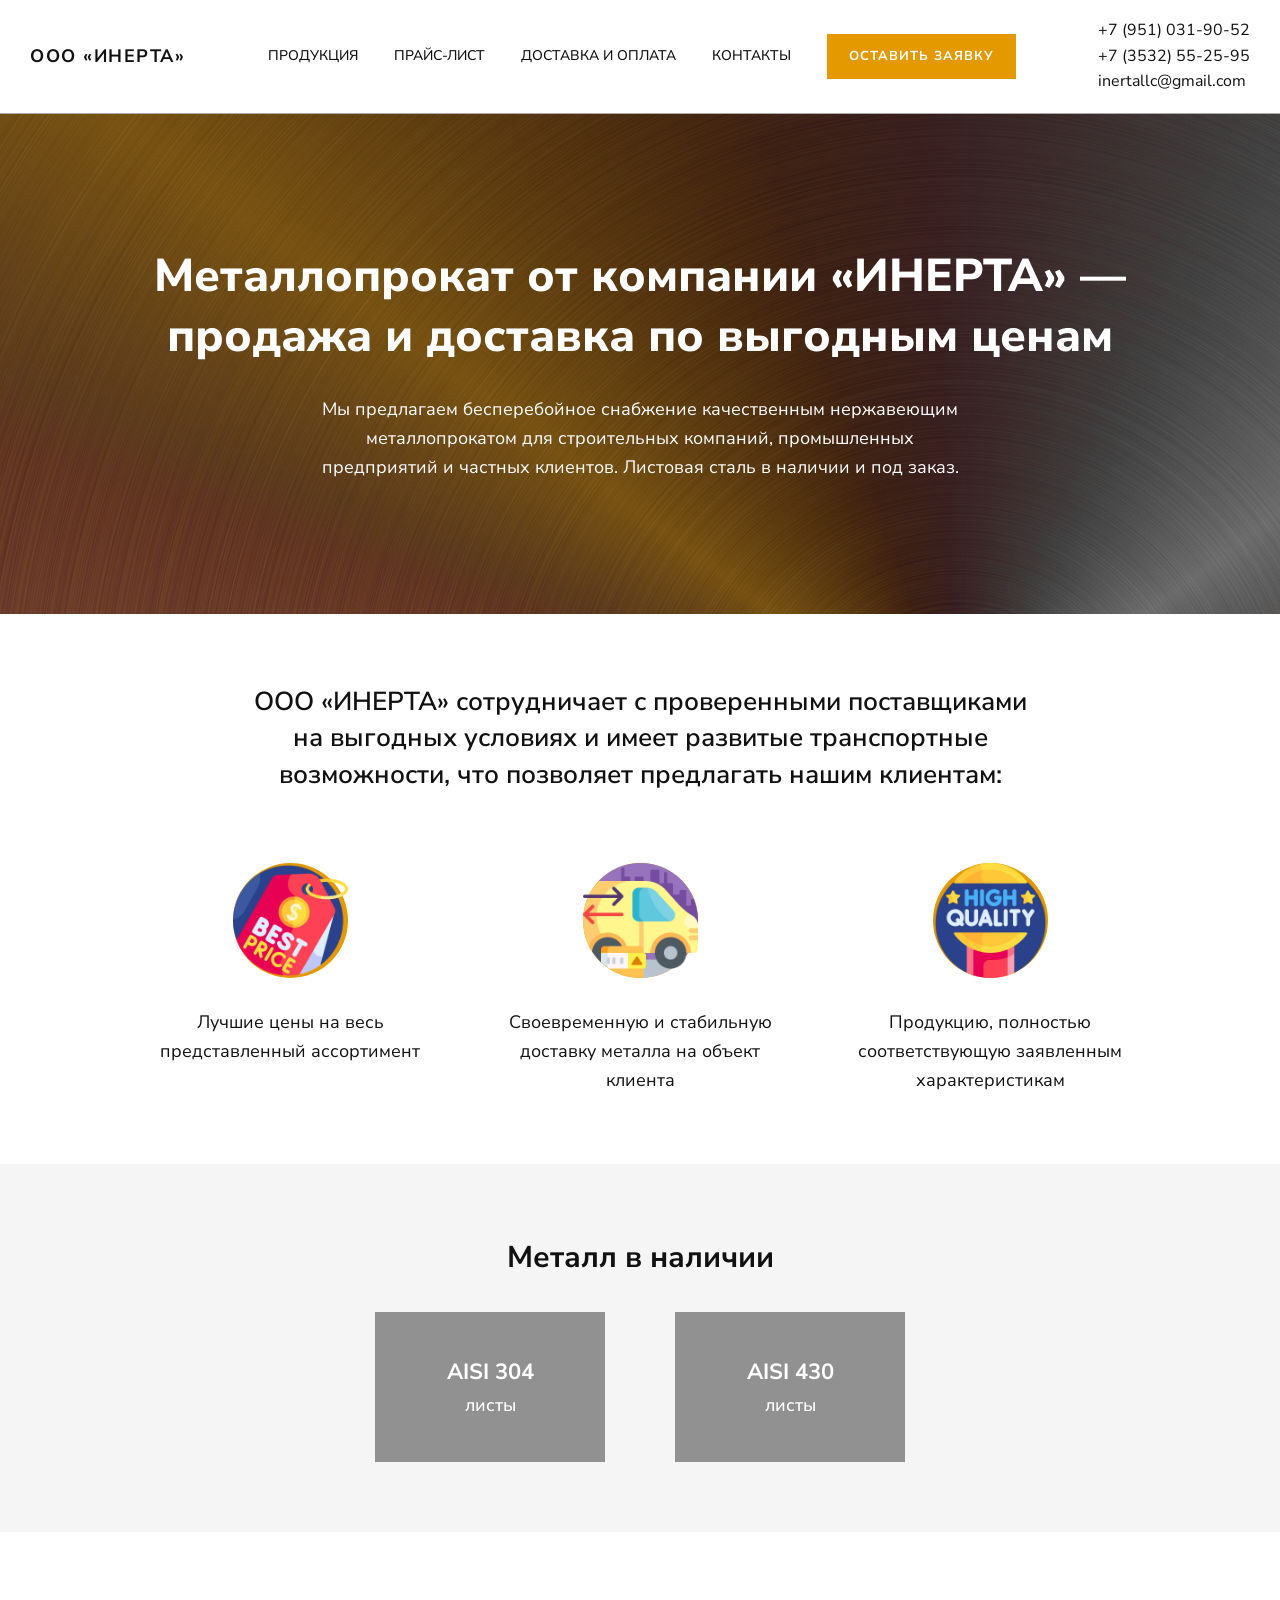
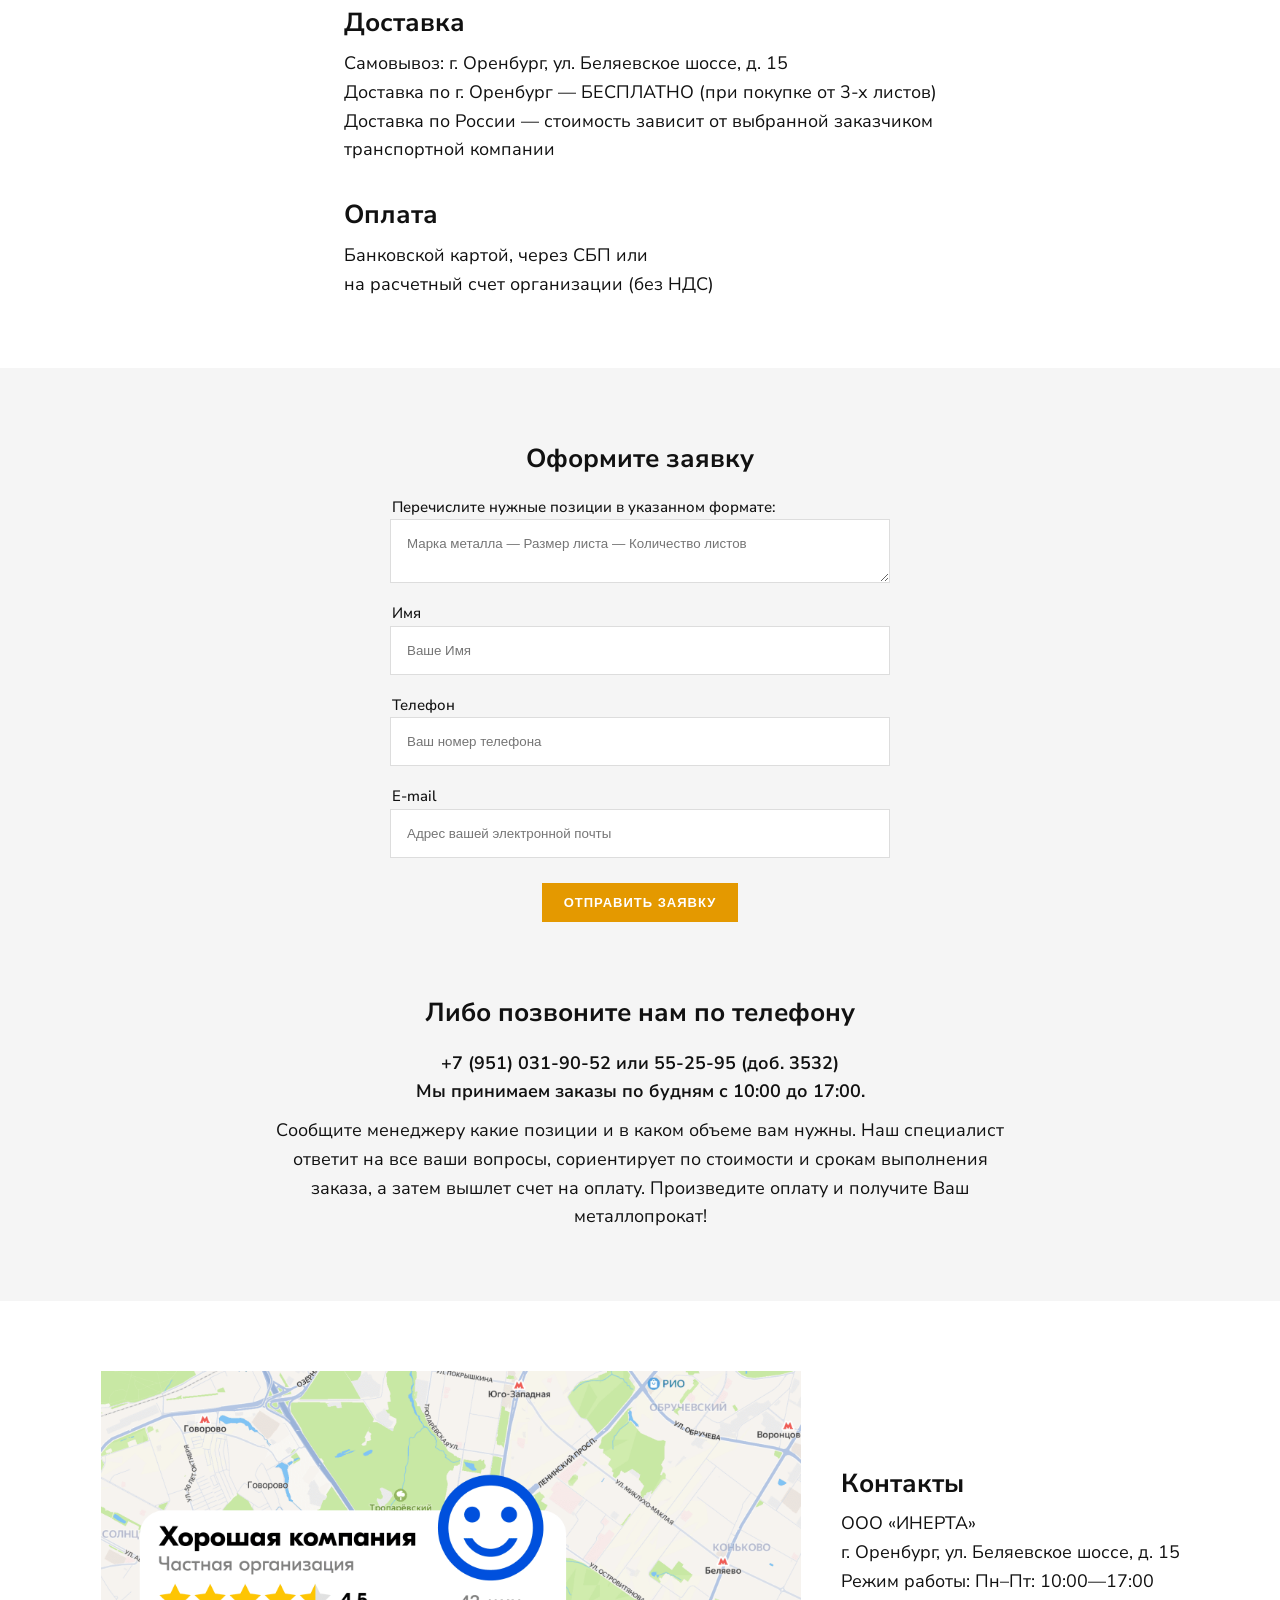
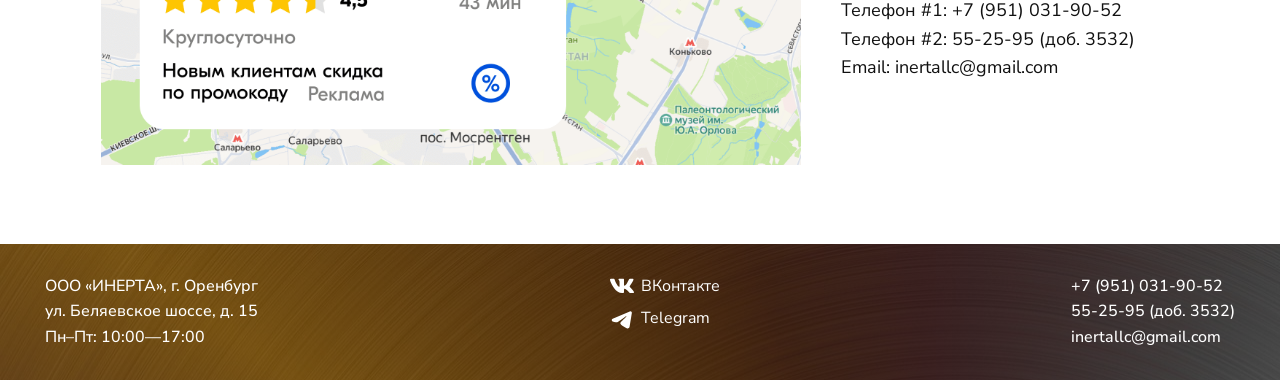
==== index.html @ 1f61d817 "change footer icons" ====
<!DOCTYPE html>
<html lang="ru">

<head>
  <meta charset="UTF-8">

  <meta name="viewport" content="width=device-width, initial-scale=1.0">

  <title>Купить листовой нержавеющий металлопрокат | Оренбург | ООО «Инерта»</title> <!-- до 70 символов -->
  <meta name="description"
    content="Продажа нержавеющей стали AISI 304 и AISI 430 в Оренбурге. Листы нержавейки в наличии по низким ценам! Принимаем заказы: +79510319052. Доставка, самовывоз!">
  <!-- от 70 до 155 символов -->
  <meta name="keywords"
    content="AISI, 304, 430, металлопрокат, сталь, лист, нержавейка, нержавеющий, металл, Оренбург, купить, доставка, качественный, дешево.">
  <!-- до 20 слов -->

  <meta name="robots" content="index, follow">

  <meta name="author" content="ООО «ИНЕРТА»">

  <link rel="canonical" href="https://www.metall-56.ru/index.html">

  <link rel="icon" href="./images/favicon.ico" type="image/x-icon">
  <link rel="icon" type="image/png" sizes="192x192" href="./images/android-chrome-192x192.png">
  <link rel="apple-touch-icon" sizes="180x180" href="./images/apple-touch-icon.png">
  <link rel="icon" type="image/png" sizes="16x16" href="./images/favicon-16x16.png">
  <link rel="icon" type="image/png" sizes="32x32" href="./images/favicon-32x32.png">
  <link rel="manifest" href="site.webmanifest">

  <link rel="stylesheet" href="style.css">
  <link rel="preconnect" href="https://fonts.googleapis.com">
  <link rel="preconnect" href="https://fonts.gstatic.com" crossorigin>
  <link
    href="https://fonts.googleapis.com/css2?family=Nunito+Sans:ital,opsz,wght@0,6..12,200..1000;1,6..12,200..1000&display=swap"
    rel="stylesheet">
</head>

<body>

  <header>
    <div class="header-container">
      <div class="logo">ООО «ИНЕРТА»</div>

      <nav>
        <a href="#products">Продукция</a>
        <a href="price.html">Прайс-лист</a>
        <a href="#delivery">Доставка и Оплата</a>
        <a href="#contacts">Контакты</a>
        <a href="#form" class="btn">Оставить заявку</a>
      </nav>

      <div class="contact-info">
        +7 (951) 031-90-52<br>
        +7 (3532) 55-25-95<br>
        inertallc@gmail.com
      </div>
      <div class="burger">
        <span></span>
        <span></span>
        <span></span>
      </div>
    </div>
  </header>

  <div class="mobile-menu">
    <a href="#products">Продукция</a>
    <a href="#delivery">Оплата и доставка</a>
    <a href="prices.html">Цены</a>
    <a href="#contacts">Контакты</a>
    <a href="#form">Оставить заявку</a>
  </div>

  <section class="hero">
    <div class="container">
      <h1>Металлопрокат от компании «ИНЕРТА» — продажа и доставка по выгодным ценам</h1>
      <h3>
        Мы предлагаем бесперебойное снабжение качественным нержавеющим металлопрокатом для строительных компаний,
        промышленных предприятий и частных клиентов. Листовая сталь в наличии и под заказ.
      </h3>
    </div>
  </section>

  <section class="about-short fade-in">
    <div class="container">

      <h2 class="about-title">ООО «ИНЕРТА» сотрудничает с проверенными поставщиками на выгодных условиях и имеет
        развитые транспортные возможности, что позволяет предлагать нашим клиентам:
      </h2>

      <div class="about-grid">

        <div class="about-item">
          <div class="about-icon">
            <img src="./images/icon_price.png">
          </div>
          <h3>Лучшие цены на весь представленный ассортимент</p>
        </div>

        <div class="about-item">
          <div class="about-icon">
            <img src="./images/icon_delivery.png">
          </div>
          <h3>Своевременную и стабильную доставку металла на объект клиента</p>
        </div>

        <div class="about-item">
          <div class="about-icon">
            <img src="./images/icon_quality.png">
          </div>
          <h3>Продукцию, полностью соответствующую заявленным характеристикам</p>
        </div>

      </div>
    </div>
  </section>

  <section id="products" class="products fade-in">
    <div class="container">
      <h2>Металл в наличии</h2>

      <div class="product-grid">
        <a href="steel.html" class="product-item">
          <h3>AISI 304</h3>
          <p>листы</p>
        </a>

        <a href="steel.html" class="product-item">
          <h3>AISI 430</h3>
          <p>листы</p>
        </a>
      </div>
    </div>
  </section>

  <section id="delivery" class="delivery fade-in">
    <div class="container">
      <h2>Доставка</h2>
      <p>Самовывоз: г. Оренбург, ул. Беляевское шоссе, д. 15</p>
      <p>Доставка по г. Оренбург — БЕСПЛАТНО (при покупке от 3-х листов)</p>
      <p>Доставка по России — стоимость зависит от выбранной заказчиком<br>транспортной компании</p>

      <h2 style="margin-top:30px;">Оплата</h2>
      <p>Банковской картой, через СБП или<br>на расчетный счет организации (без НДС)</p>
    </div>
  </section>

  <section id="form" class="form-section fade-in">
    <div class="container">
      <h2>Оформите заявку</h2>

      <form>
        <p>
          Перечислите нужные позиции в указанном формате:
        </p>
        <textarea placeholder="Марка металла — Размер листа — Количество листов" style="max-width: 500px;"></textarea>
        <p>
          Имя
        </p>
        <input type="text" placeholder="Ваше Имя">
        <p>
          Телефон
        </p>
        <input type="text" placeholder="Ваш номер телефона">
        <p>
          E-mail
        </p>
        <input type="text" placeholder="Адрес вашей электронной почты">
        <button type="submit" class="btn form-button">ОТПРАВИТЬ ЗАЯВКУ</button>
      </form>

      <h2>Либо позвоните нам по телефону</h2>
      <h3 style="margin-bottom: 10px; font-weight: 650;">
        +7 (951) 031-90-52 или 55-25-95 (доб. 3532)<br>Мы принимаем заказы по будням с 10:00 до 17:00.
      </h3>
      <h3>
        Сообщите менеджеру какие позиции и в каком объеме вам нужны. Наш специалист ответит на все ваши вопросы,
        сориентирует по стоимости и срокам выполнения заказа, а затем вышлет счет на оплату. Произведите оплату и
        получите Ваш металлопрокат!
      </h3>

    </div>
  </section>

  <section id="contacts" class="contacts fade-in">
    <div class="contact-left">
      <img src="./images/map.png" alt="Склад ООО «ИНЕРТА» в г. Оренбург" loading="lazy">
    </div>

    <div class="contact-right">
      <h2>Контакты</h2>
      <p>ООО «ИНЕРТА»</p>
      <p>г. Оренбург, ул. Беляевское шоссе, д. 15</p>
      <p>Режим работы: Пн–Пт: 10:00—17:00</p>
      <p>Телефон #1: +7 (951) 031-90-52</p>
      <p>Телефон #2: 55-25-95 (доб. 3532)</p>
      <p>Email: inertallc@gmail.com</p>
    </div>
  </section>

  <footer>
    <div class="container footer-container">
      <div>
        <p>ООО «ИНЕРТА», г. Оренбург</p>
        <p>ул. Беляевское шоссе, д. 15</p>
        <p>Пн–Пт: 10:00—17:00</p>
      </div>
      <div class="social_networks_lincs">
        <div class="social_network-linc-item">
          <img src="./images/icon-vk.svg">
          <a href="https://vk.com/metall56ru">ВКонтакте</a>
        </div>
        <div class="social_network-linc-item">
          <img src="./images/icon-telegram.svg">
          <a href="#">Telegram</a>
        </div>
      </div>
      <div>
        <p>+7 (951) 031-90-52</p>
        <p>55-25-95 (доб. 3532)</p>
        <p>inertallc@gmail.com</p>
      </div>
    </div>
  </footer>

  <script type="application/ld+json">
    {
     "@context": "https://schema.org",
     "@type": "Organization",
     "name": "ООО «ИНЕРТА»",
     "url": "https://www.metall-56.ru",
     "logo": "https://www.metall-56.ru/images/logo.png",
     "contactPoint": {
       "@type": "ContactPoint",
       "telephone": "+7-951-031-90-52",
       "contactType": "customer service",
       "areaServed": "RU",
       "availableLanguage": "Russian"
     },
     "address": {
       "@type": "PostalAddress",
       "addressLocality": "Оренбург",
       "streetAddress": "ул. Беляевское шоссе, д. 15",
       "addressCountry": "RU"
     }
    }
    </script>

  <script>
    const burger = document.querySelector(".burger");
    const mobileMenu = document.querySelector(".mobile-menu");

    burger.addEventListener("click", () => {
      mobileMenu.classList.toggle("active");
      document.body.classList.toggle("menu-open");
    });

    const faders = document.querySelectorAll(".fade-in");

    const appearOptions = {
      threshold: 0.3
    };

    const appearOnScroll = new IntersectionObserver(function (entries, observer) {
      entries.forEach(entry => {
        if (!entry.isIntersecting) return;
        entry.target.classList.add("visible");
        observer.unobserve(entry.target);
      });
    }, appearOptions);

    faders.forEach(fader => {
      appearOnScroll.observe(fader);
    });
  </script>

</body>

</html>
---- style.css ----
/* ===== PREMIUM RESET ===== */

* {
    margin: 0;
    padding: 0;
    box-sizing: border-box;
}

html {
    scroll-behavior: smooth;
}

body {
    background: #fff;
    color: #111;
    font-family: 'Nunito Sans', sans-serif;
    font-style: normal;
    line-height: 1.6;
    letter-spacing: normal;
}

.container {
    max-width: 1250px;
    margin: auto;
    padding: 0 30px;
}

/* ===== HEADER ===== */

header {
    position: sticky;
    width: 100%;
    top: 0;
    background: rgba(255, 255, 255, 0.96);
    backdrop-filter: blur(8px);
    border-bottom: 0.5px solid #ABABAB;
    z-index: 1000;
}

.header-container {
    display: flex;
    justify-content: space-between;
    align-items: center;
    padding: 18px 30px;
}

.logo {
    font-weight: 700;
    font-size: 18px;
    letter-spacing: 1.5px;
    text-transform: uppercase;
}

/* ===== NAV ===== */

nav {
    display: flex;
    align-items: center;
}

nav a {
    margin: 0 18px;
    text-decoration: none;
    color: #111;
    font-weight: 500;
    font-size: 14px;
    text-transform: uppercase;
    position: relative;
}

nav a::after {
    content: "";
    position: absolute;
    bottom: -6px;
    left: 0;
    width: 0;
    height: 1px;
    background: #111;
    transition: 0.4s;
}

nav a:hover::after {
    width: 100%;
}

.btn {
    background: #E49900;
    color: #fff !important;
    padding: 12px 22px;
    font-size: 13px;
    font-weight: 700;
    letter-spacing: 1px;
    transition: 0.3s;
}

.nav .btn {
    margin-left: 25px;
}

.btn:hover {
    background: #E49900;
}

/* ===== BURGER ===== */

.burger {
    display: none;
    flex-direction: column;
    cursor: pointer;
}

.burger span {
    width: 26px;
    height: 2px;
    background: #111;
    margin: 5px 0;
    transition: 0.4s;
}

.mobile-menu {
    position: fixed;
    top: 0;
    right: -100%;
    width: 280px;
    height: 100%;
    background: #f5f5f5;
    box-shadow: -5px 0 25px rgba(0, 0, 0, 0.2);
    color: #D9D9D9;
    padding: 120px 30px;
    transition: 0.5s;
    display: flex;
    flex-direction: column;
    z-index: 500;
}

body.menu-open {
    overflow: hidden;
}

.mobile-menu a {
    color: #111;
    text-decoration: none;
    margin-bottom: 25px;
    font-size: 16px;
    font-weight: 600;
    text-transform: uppercase;
}

.mobile-menu.active {
    right: 0;
}

/* ===== SECTIONS ===== */

section {
    padding: 70px 0;
}

/* ===== HERO + PARALLAX ===== */

.hero {
    padding: 0;
    color: #fff;
    text-align: center;
    width: 100%;
    height: 500px;
    background-image: linear-gradient(rgba(0, 0, 0, 0.5), rgba(0, 0, 0, 0.5)), url('./images/base_background.jpg');
    /*background-size: cover;
    background-position: center;*/
    background-repeat: no-repeat;
    background-color: #111;
    display: block;
    align-content: center;
}

.hero h1 {
    max-width: 1150px;
    margin: 0 auto 30px;
    line-height: 1.3;
    font-size: 46px;
    font-weight: 800;
}

.hero h3 {
    max-width: 650px;
    margin: auto;
    font-size: 18px;
    font-weight: 400;
}

/* ===== ABOUT ===== */

.about-short {
    background: #fff;
    text-align: center;
}

.about-title {
    max-width: 800px;
    line-height: 1.4;
    font-size: 26px;
    font-weight: 600;
    margin: 0 auto 70px;
}

.about-grid {
    display: flex;
    justify-content: center;
    gap: 70px;
}

.about-item {
    flex: 1;
    max-width: 280px;
    margin: 0, auto;
    transition: 0.4s;
}

.about-icon {
    width: 115px;
    height: 115px;
    margin: 0 auto 30px;
    background: #E49900;
    border-radius: 50%;
    display: flex;
    align-items: center;
    justify-content: center;
    transition: 0.4s;
}

.about-item:hover .about-icon {
    background: #e49800db;
    box-shadow: 0 10px 30px rgba(0, 0, 0, 0.2);
}

.about-icon img {
    width: 115px;
    height: 115px;
    object-fit: contain;
}

.about-item h3 {
    color: #111;
    font-size: 18px;
    font-weight: 400;
}

/* ===== PRODUCTS ===== */

.products {
    background: #f5f5f5;
    text-align: center;
}

.products h2 {
    font-size: 30px;
    font-weight: 700;
}

.product-grid {
    display: flex;
    justify-content: center;
    gap: 70px;
    margin-top: 30px;
}

.product-grid h3 {
    font-size: 22px;
    font-weight: 700;
}

.product-grid p {
    font-size: 18px;
    font-weight: 500;
}

.product-item {
    background: #919191;
    color: #fff;
    width: 230px;
    height: 150px;
    display: flex;
    flex-direction: column;
    justify-content: center;
    text-decoration: none;
    transition: 0.5s;
}

.product-item:hover {
    transform: translateY(-12px);
    box-shadow: 0 15px 40px rgba(0, 0, 0, 0.25);
}

/* ===== DELIVERY ===== */

.delivery {
    display: flex;
    justify-content: center;

}

.delivery h2 {
    margin-bottom: 5px;
    font-size: 26px;
    font-weight: 700;
}

.delivery p {
    font-size: 18px;
    font-weight: 400;
}

/* ===== FORM ===== */

.form-section {
    background: #f5f5f5;
    display: flex;
    justify-content: center;
}

.form-section h2 {
    margin: 0 auto 15px;
    font-size: 26px;
    font-weight: 700;
    text-align: center;
}

.form-section h3 {
    font-size: 18px;
    font-weight: 400;
    margin: 0px auto;
    max-width: 750px;
    text-align: center;
}

.form-section p {
    font-size: 15px;
    font-weight: 500;
    margin-bottom: 0.5px;
    margin-left: 2px;
}

form {
    max-width: 500px;
    margin: auto;
    display: flex;
    flex-direction: column;
}

form textarea,
form input {
    padding: 16px;
    margin-bottom: 18px;
    border: 1px solid #ddd;
    font-family: 'Manrope', sans-serif;
}

.form-button {
    margin: 7px auto 70px;
    border: none;
    cursor: pointer;
}

form button:hover {
    background: #333;
}

/* ===== CONTACTS ===== */

.contacts {
    display: flex;
    justify-content: center;
    margin: 0 auto;
    gap: 40px;
}

.contacts img {
    width: 700px;
    height: auto;
}

.contacts h2 {
    margin-bottom: 5px;
    font-size: 26px;
    font-weight: 700;
}

.contacts p {
    font-size: 18px;
    font-weight: 400;
}

.contact-right {
    align-content: center;
}

/* ===== FOOTER ===== */

footer {
    color: #fff;
    padding: 30px 0;
    background-image: linear-gradient(rgba(0, 0, 0, 0.5), rgba(0, 0, 0, 0.5)), url('./images/base_background.jpg');
    /*background-size: cover;
    background-position: center;*/
    background-repeat: no-repeat;
    background-color: #111;
}

.footer-container {
    display: flex;
    justify-content: space-between;
    flex-wrap: wrap;
}

.footer-container p {
    font-size: 16px;
    font-weight: 500;
}

.social_networks_lincs {
    margin: 0;
    display: flex;
    flex-direction: column;
}

.social_network-linc-item {
    margin-bottom: 7px;
    display: flex;
    align-items: center;
}

.social_network-linc-item img {
    width: 24px;
    height: 24px;
    margin-right: 7px;
}

.social_networks_lincs a {
    text-decoration: none;
    color: #fff;
    transition: 0.3s;
}

.social_networks_lincs a:hover {
    color: #eddfb5;
}

/* ===== PRICE PAGE ===== */

.price-table {
    display: flex;
    justify-content: center;
    gap: 70px;
}

/* ===== ANIMATION ON SCROLL ===== */

.fade-in {
    opacity: 0;
    transform: translateY(50px);
    transition: 1s;
}

.fade-in.visible {
    opacity: 1;
    transform: translateY(0);
}

/* ===== MOBILE ===== */

@media (max-width: 1000px) {

    nav {
        display: none;
    }

    .contact-info {
        display: none;
    }

    .burger {
        display: flex;
    }

    .product-grid {
        flex-direction: column;
        align-items: center;
    }

    .hero h1 {
        font-size: 28px;
    }

    .about-grid {
        flex-direction: column;
        align-items: center;
        gap: 60px;
    }

    .contacts {
        flex-direction: column;
        align-items: center;
    }

    .contacts img {
        max-width: 350px;
        height: auto;
    }

    .footer-container {
        flex-direction: column;
        align-items: center;
        gap: 30px;
        text-align: center;
    }
}

/* ===== PREMIUM BUTTON MICRO-ANIMATION ===== */

.btn,
form button,
.back-btn {
    position: relative;
    overflow: hidden;
    transition:
        transform 0.25s ease,
        box-shadow 0.25s ease,
        background 0.3s ease;
}

/* мягкий подъём */
.btn:hover,
form button:hover,
.back-btn:hover {
    transform: translateY(-3px);
    box-shadow: 0 8px 25px rgba(0, 0, 0, 0.25);
}

/* эффект нажатия */
.btn:active,
form button:active,
.back-btn:active {
    transform: translateY(0);
    box-shadow: 0 4px 12px rgba(0, 0, 0, 0.2);
}

/* световой блик */
.btn::before,
form button::before,
.back-btn::before {
    content: "";
    position: absolute;
    top: 0;
    left: -100%;
    width: 60%;
    height: 100%;
    background: linear-gradient(120deg,
            transparent,
            rgba(255, 255, 255, 0.4),
            transparent);
    transform: skewX(-20deg);
    transition: 0.7s;
}

/* анимация блика */
.btn:hover::before,
form button:hover::before,
.back-btn:hover::before {
    left: 130%;
}
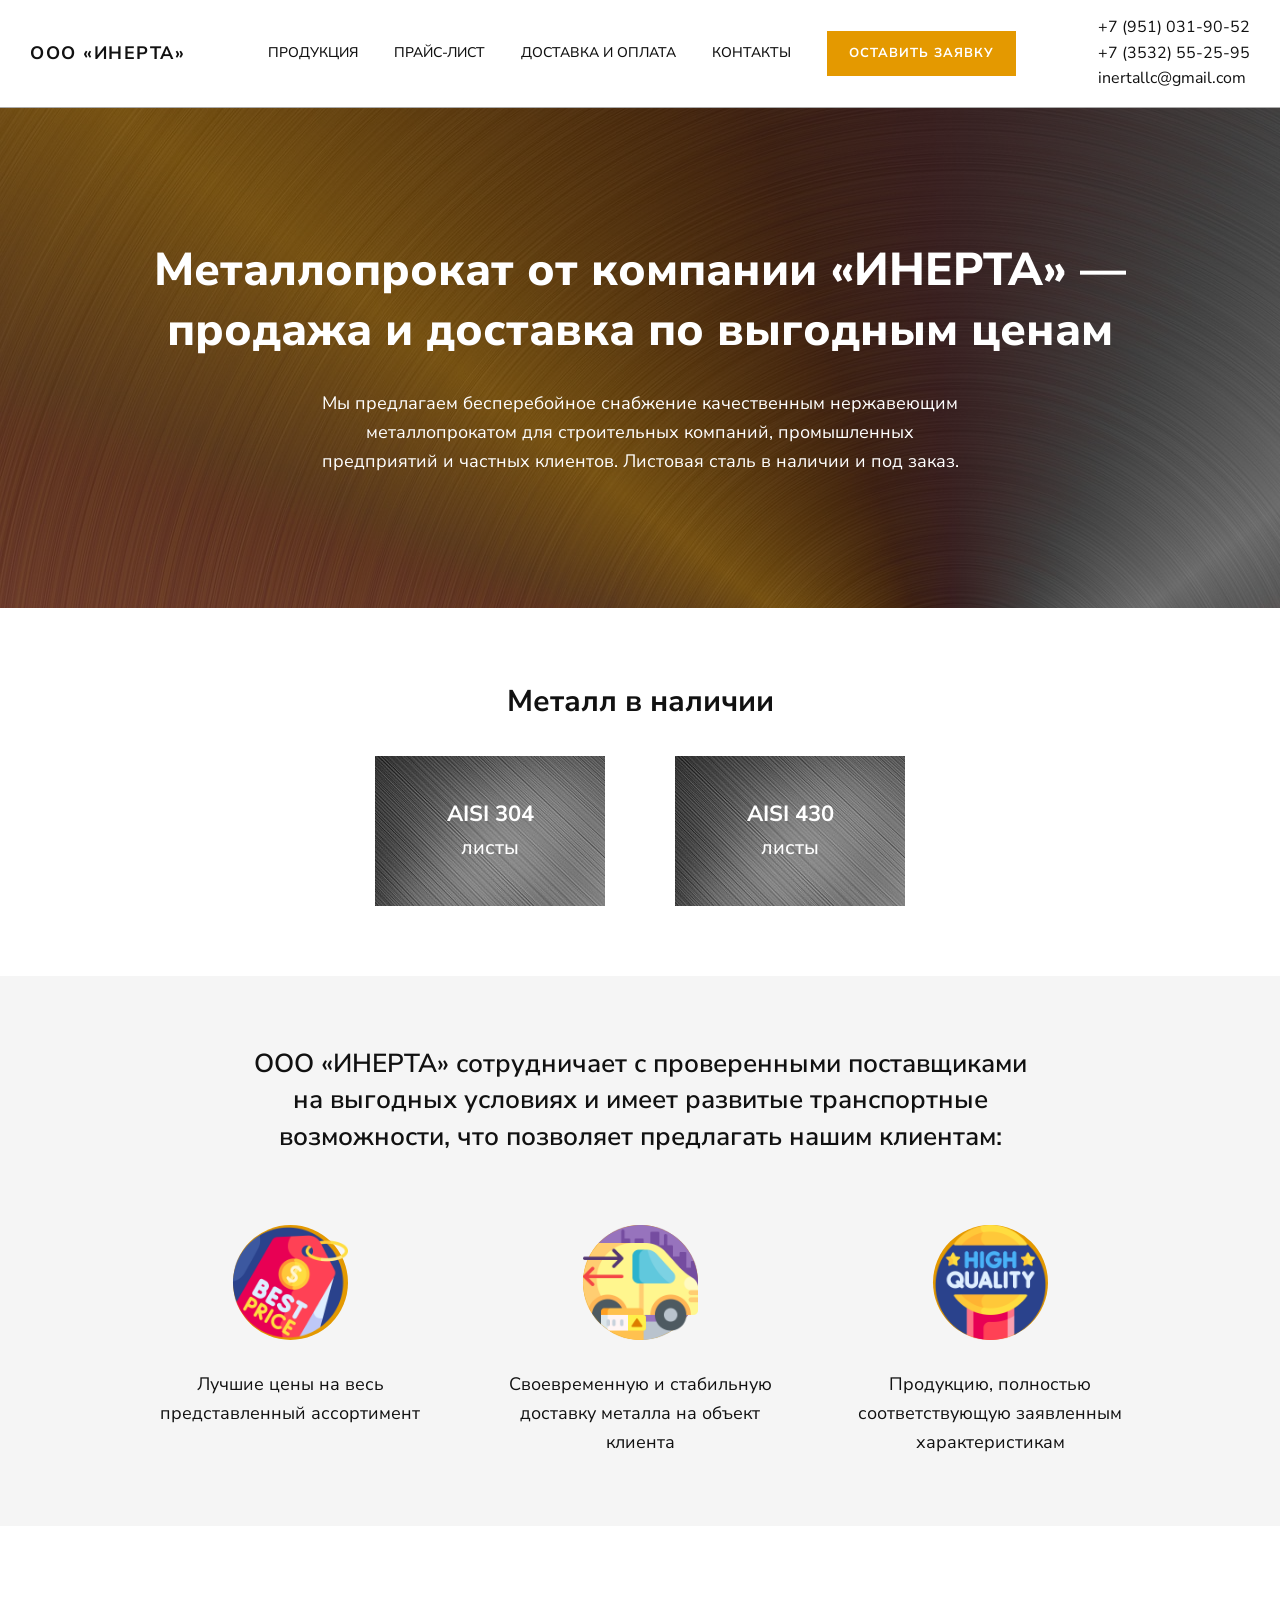
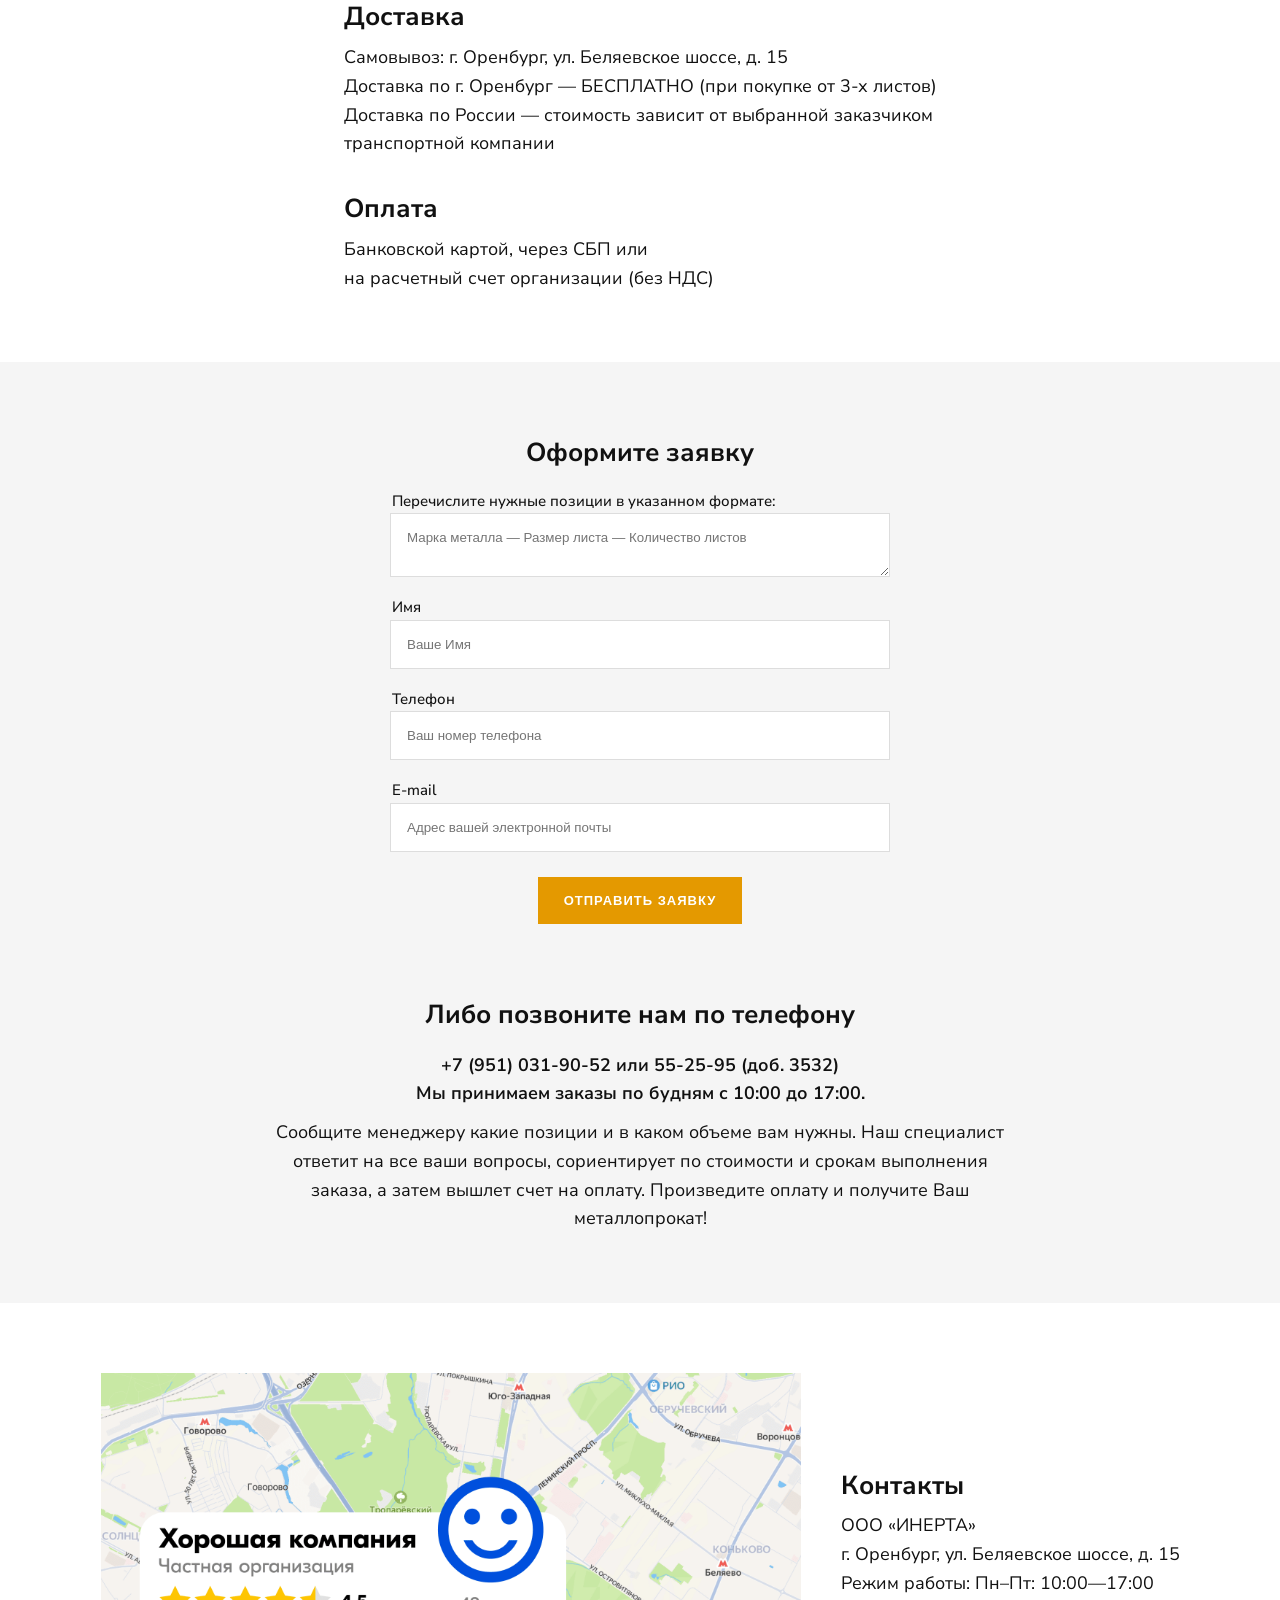
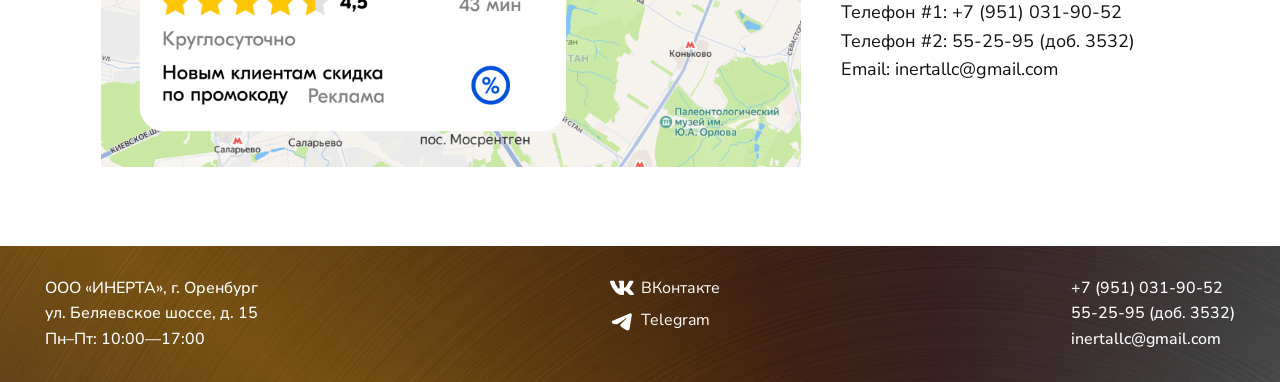
==== commit faf9b2f6: "change section order" ====
--- a/index.html
+++ b/index.html
@@ -80,6 +80,24 @@
     </div>
   </section>
 
+  <section id="products" class="products fade-in">
+    <div class="container">
+      <h2>Металл в наличии</h2>
+
+      <div class="product-grid">
+        <a href="steel.html" class="product-item">
+          <h3>AISI 304</h3>
+          <p>листы</p>
+        </a>
+
+        <a href="steel.html" class="product-item">
+          <h3>AISI 430</h3>
+          <p>листы</p>
+        </a>
+      </div>
+    </div>
+  </section>
+
   <section class="about-short fade-in">
     <div class="container">
 
@@ -110,24 +128,6 @@
           <h3>Продукцию, полностью соответствующую заявленным характеристикам</p>
         </div>
 
-      </div>
-    </div>
-  </section>
-
-  <section id="products" class="products fade-in">
-    <div class="container">
-      <h2>Металл в наличии</h2>
-
-      <div class="product-grid">
-        <a href="steel.html" class="product-item">
-          <h3>AISI 304</h3>
-          <p>листы</p>
-        </a>
-
-        <a href="steel.html" class="product-item">
-          <h3>AISI 430</h3>
-          <p>листы</p>
-        </a>
       </div>
     </div>
   </section>
--- a/style.css
+++ b/style.css
@@ -41,7 +41,7 @@
     display: flex;
     justify-content: space-between;
     align-items: center;
-    padding: 18px 30px;
+    padding: 15px 30px;
 }
 
 .logo {
@@ -188,10 +188,59 @@
     font-weight: 400;
 }
 
+/* ===== PRODUCTS ===== */
+
+.products {
+    background: #fff;
+    text-align: center;
+}
+
+.products h2 {
+    font-size: 30px;
+    font-weight: 700;
+}
+
+.product-grid {
+    display: flex;
+    justify-content: center;
+    gap: 70px;
+    margin-top: 30px;
+}
+
+.product-grid h3 {
+    font-size: 22px;
+    font-weight: 700;
+}
+
+.product-grid p {
+    font-size: 20px;
+    font-weight: 500;
+}
+
+.product-item {
+    background-color: #919191;
+    background-image: linear-gradient(rgba(0, 0, 0, 0.4), rgba(0, 0, 0, 0.4)), url('./images/metall.jpg');
+    background-repeat: no-repeat;
+    background-color: #111;
+    color: #fff;
+    width: 230px;
+    height: 150px;
+    display: flex;
+    flex-direction: column;
+    justify-content: center;
+    text-decoration: none;
+    transition: 0.5s;
+}
+
+.product-item:hover {
+    transform: translateY(-12px);
+    box-shadow: 0 15px 40px rgba(0, 0, 0, 0.25);
+}
+
 /* ===== ABOUT ===== */
 
 .about-short {
-    background: #fff;
+    background: #f5f5f5;
     text-align: center;
 }
 
@@ -245,52 +294,6 @@
     font-weight: 400;
 }
 
-/* ===== PRODUCTS ===== */
-
-.products {
-    background: #f5f5f5;
-    text-align: center;
-}
-
-.products h2 {
-    font-size: 30px;
-    font-weight: 700;
-}
-
-.product-grid {
-    display: flex;
-    justify-content: center;
-    gap: 70px;
-    margin-top: 30px;
-}
-
-.product-grid h3 {
-    font-size: 22px;
-    font-weight: 700;
-}
-
-.product-grid p {
-    font-size: 18px;
-    font-weight: 500;
-}
-
-.product-item {
-    background: #919191;
-    color: #fff;
-    width: 230px;
-    height: 150px;
-    display: flex;
-    flex-direction: column;
-    justify-content: center;
-    text-decoration: none;
-    transition: 0.5s;
-}
-
-.product-item:hover {
-    transform: translateY(-12px);
-    box-shadow: 0 15px 40px rgba(0, 0, 0, 0.25);
-}
-
 /* ===== DELIVERY ===== */
 
 .delivery {
@@ -359,6 +362,7 @@
     margin: 7px auto 70px;
     border: none;
     cursor: pointer;
+    padding: 16px 26px;
 }
 
 form button:hover {
@@ -451,6 +455,24 @@
     display: flex;
     justify-content: center;
     gap: 70px;
+}
+
+/* ===== BACK BUTTON ===== */
+
+.back-btn {
+    background: #E49900;
+    color: #fff !important;
+    padding: 12px 22px;
+    font-size: 13px;
+    font-weight: 700;
+    text-transform: uppercase;
+    text-decoration: none;
+    letter-spacing: 1px;
+    transition: 0.3s;
+}
+
+.back-btn:hover {
+    background: #E49900;
 }
 
 /* ===== ANIMATION ON SCROLL ===== */
@@ -546,8 +568,7 @@
 
 /* световой блик */
 .btn::before,
-form button::before,
-.back-btn::before {
+form button::before {
     content: "";
     position: absolute;
     top: 0;
@@ -564,7 +585,6 @@
 
 /* анимация блика */
 .btn:hover::before,
-form button:hover::before,
-.back-btn:hover::before {
+form button:hover::before {
     left: 130%;
 }
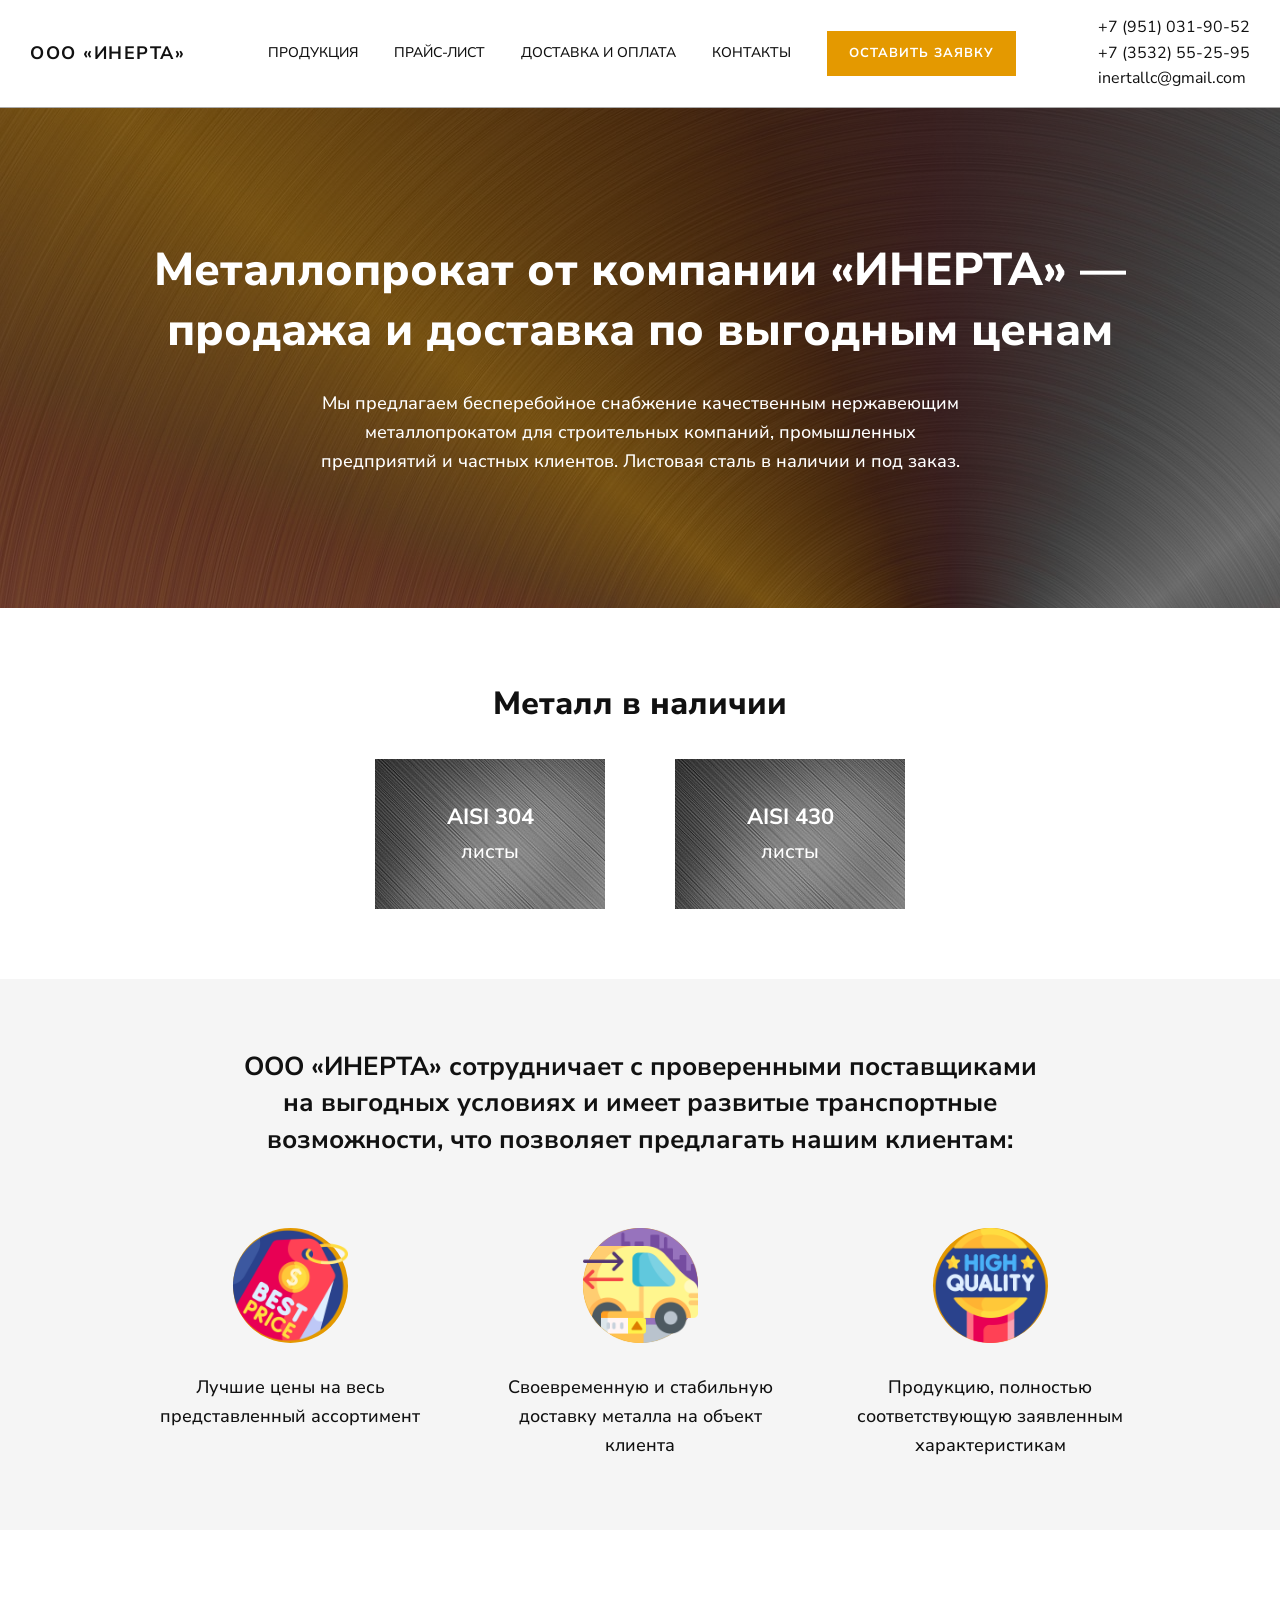
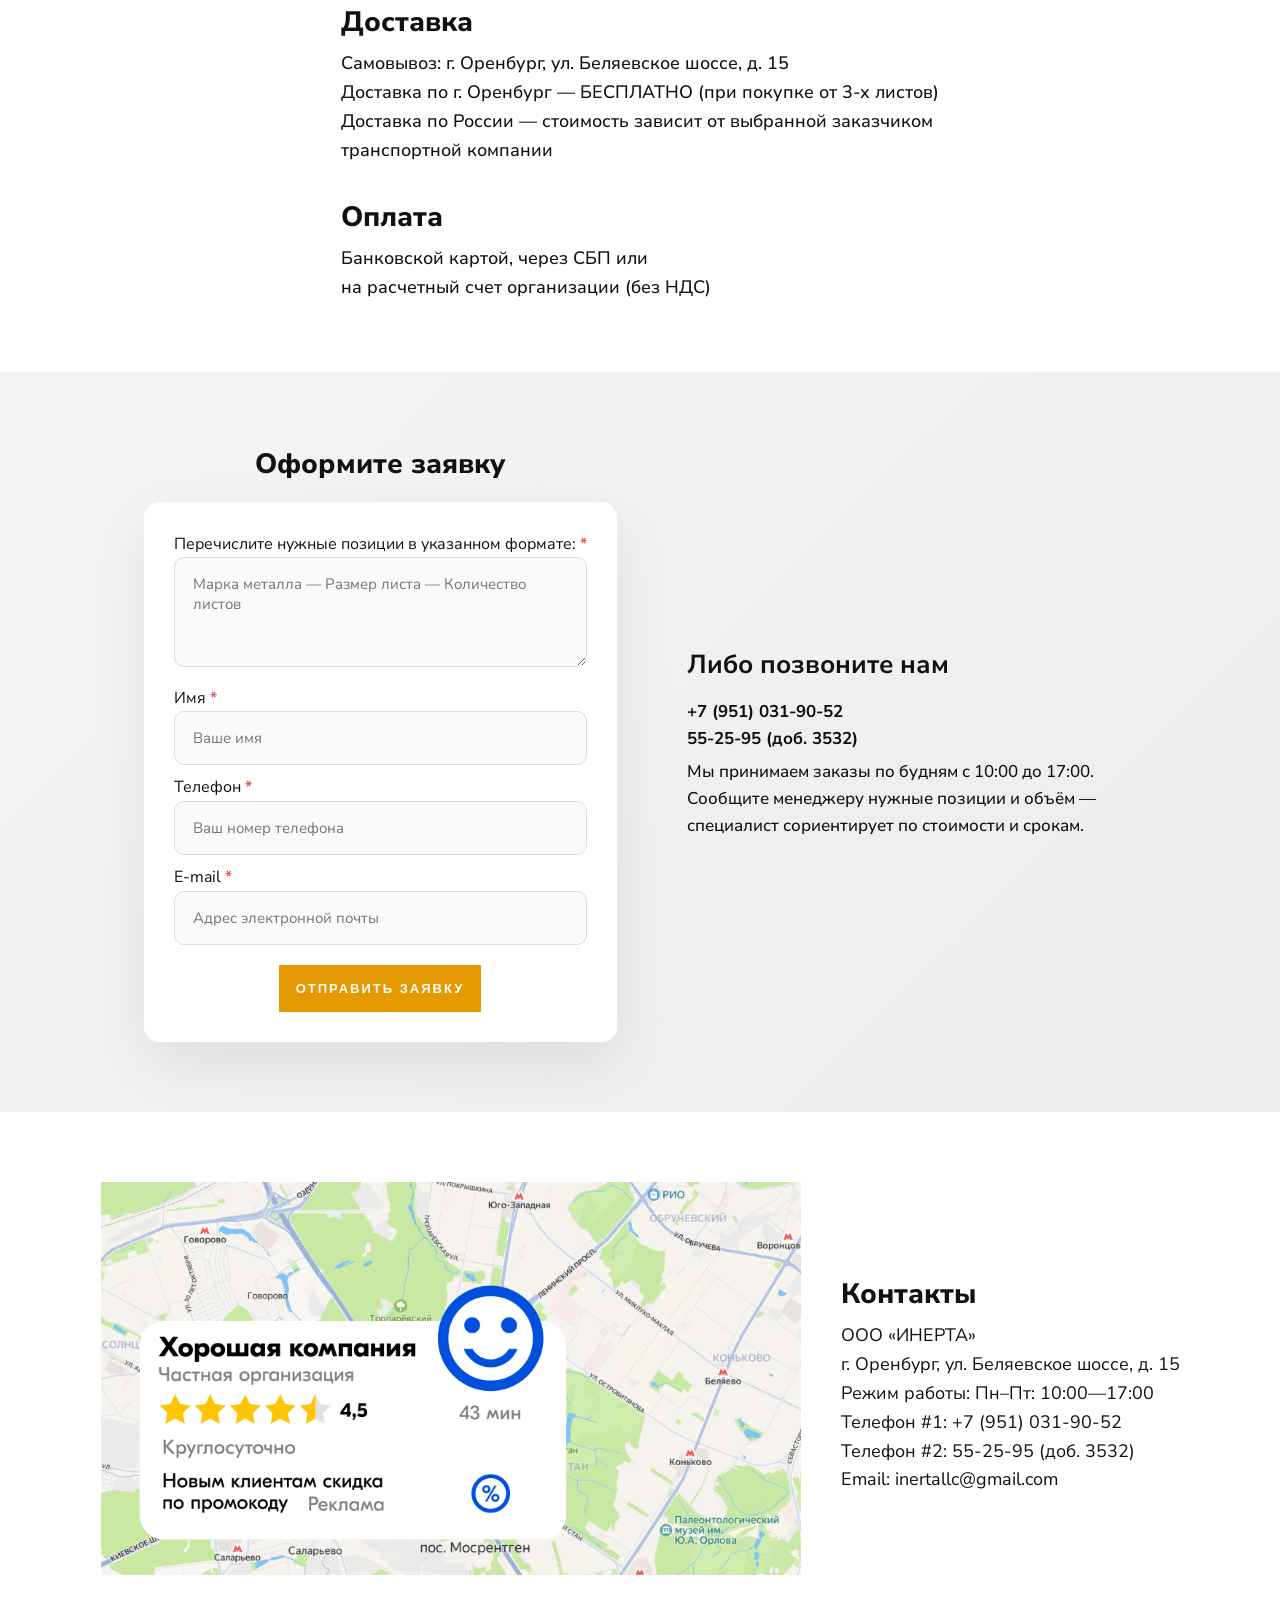
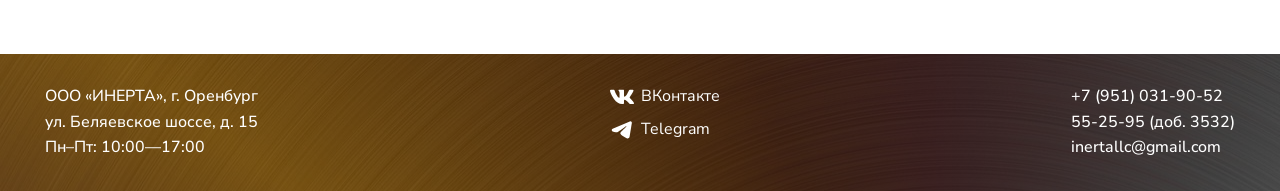
==== commit e290983c: "fix form" ====
--- a/index.html
+++ b/index.html
@@ -146,38 +146,44 @@
 
   <section id="form" class="form-section fade-in">
     <div class="container">
-      <h2>Оформите заявку</h2>
-
-      <form>
-        <p>
-          Перечислите нужные позиции в указанном формате:
-        </p>
-        <textarea placeholder="Марка металла — Размер листа — Количество листов" style="max-width: 500px;"></textarea>
-        <p>
-          Имя
-        </p>
-        <input type="text" placeholder="Ваше Имя">
-        <p>
-          Телефон
-        </p>
-        <input type="text" placeholder="Ваш номер телефона">
-        <p>
-          E-mail
-        </p>
-        <input type="text" placeholder="Адрес вашей электронной почты">
-        <button type="submit" class="btn form-button">ОТПРАВИТЬ ЗАЯВКУ</button>
-      </form>
-
-      <h2>Либо позвоните нам по телефону</h2>
-      <h3 style="margin-bottom: 10px; font-weight: 650;">
-        +7 (951) 031-90-52 или 55-25-95 (доб. 3532)<br>Мы принимаем заказы по будням с 10:00 до 17:00.
-      </h3>
-      <h3>
-        Сообщите менеджеру какие позиции и в каком объеме вам нужны. Наш специалист ответит на все ваши вопросы,
-        сориентирует по стоимости и срокам выполнения заказа, а затем вышлет счет на оплату. Произведите оплату и
-        получите Ваш металлопрокат!
-      </h3>
-
+
+      <div class="form-wrapper">
+
+        <div class="form-left">
+          <h2>Оформите заявку</h2>
+          <form>
+            <p>Перечислите нужные позиции в указанном формате: <span class="red">*</span></p>
+            <textarea placeholder="Марка металла — Размер листа — Количество листов"></textarea>
+
+            <p>Имя <span class="red">*</span></p>
+            <input type="text" placeholder="Ваше имя">
+
+            <p>Телефон <span class="red">*</span></p>
+            <input type="text" placeholder="Ваш номер телефона">
+
+            <p>E-mail <span class="red">*</span></p>
+            <input type="text" placeholder="Адрес электронной почты">
+
+            <button type="submit" class="btn form-button">
+              ОТПРАВИТЬ ЗАЯВКУ
+            </button>
+          </form>
+        </div>
+
+        <div class="form-right">
+          <h2>Либо позвоните нам</h2>
+          <h3>
+            +7 (951) 031-90-52<br>
+            55-25-95 (доб. 3532)
+          </h3>
+
+          <p>
+            Мы принимаем заказы по будням с 10:00 до 17:00. Сообщите менеджеру нужные позиции и объём — специалист
+            сориентирует по стоимости и срокам.
+          </p>
+        </div>
+
+      </div>
     </div>
   </section>
 
--- a/style.css
+++ b/style.css
@@ -185,7 +185,7 @@
     max-width: 650px;
     margin: auto;
     font-size: 18px;
-    font-weight: 400;
+    font-weight: 500;
 }
 
 /* ===== PRODUCTS ===== */
@@ -196,8 +196,8 @@
 }
 
 .products h2 {
-    font-size: 30px;
-    font-weight: 700;
+    font-size: 32px;
+    font-weight: 800;
 }
 
 .product-grid {
@@ -248,7 +248,7 @@
     max-width: 800px;
     line-height: 1.4;
     font-size: 26px;
-    font-weight: 600;
+    font-weight: 700;
     margin: 0 auto 70px;
 }
 
@@ -291,7 +291,7 @@
 .about-item h3 {
     color: #111;
     font-size: 18px;
-    font-weight: 400;
+    font-weight: 500;
 }
 
 /* ===== DELIVERY ===== */
@@ -304,69 +304,120 @@
 
 .delivery h2 {
     margin-bottom: 5px;
+    font-size: 28px;
+    font-weight: 800;
+}
+
+.delivery p {
+    font-size: 18px;
+    font-weight: 500;
+}
+
+/* ===== FORM ===== */
+
+.form-section {
+    background: linear-gradient(135deg, #f5f5f5 0%, #ececec 100%);
+    display: flex;
+    justify-content: center;
+}
+
+.form-wrapper {
+    display: flex;
+    justify-content: center;
+    margin: 0 auto;
+    gap: 70px;
+}
+
+form {
+    background: #fff;
+    padding: 30px;
+    border-radius: 15px;
+    box-shadow: 0 20px 60px rgba(0, 0, 0, 0.08);
+    transition: 0.4s ease;
+    max-width: 500px;
+}
+
+form:hover {
+    box-shadow: 0 25px 80px rgba(0, 0, 0, 0.12);
+}
+
+form textarea,
+form input {
+    width: 100%;
+    padding: 16px 18px;
+    margin-bottom: 10px;
+    border-radius: 10px;
+    border: 1px solid #ddd;
+    background: #fafafa;
+    transition: 0.3s ease;
+    font-size: 15px;
+    font-family: 'Nunito Sans', sans-serif;
+}
+
+form textarea {
+    min-height: 110px;
+    resize: vertical;
+}
+
+form textarea:focus,
+form input:focus {
+    outline: none;
+    border-color: #E49900;
+    background: #fff;
+    box-shadow: 0 0 0 3px rgba(228, 153, 0, 0.15);
+}
+
+.form-left h2 {
+    margin: 0 auto 15px;
+    font-size: 28px;
+    font-weight: 800;
+    text-align: center;
+}
+
+.form-right {
+    max-width: 450px;
+    align-content: center;
+}
+
+.form-right h2 {
+    margin: 0 auto 12px;
     font-size: 26px;
     font-weight: 700;
 }
 
-.delivery p {
-    font-size: 18px;
-    font-weight: 400;
-}
-
-/* ===== FORM ===== */
-
-.form-section {
-    background: #f5f5f5;
-    display: flex;
-    justify-content: center;
-}
-
-.form-section h2 {
-    margin: 0 auto 15px;
-    font-size: 26px;
+.form-right h3 {
+    margin: 0 auto 6px;
+    font-size: 17px;
     font-weight: 700;
-    text-align: center;
-}
-
-.form-section h3 {
-    font-size: 18px;
-    font-weight: 400;
-    margin: 0px auto;
-    max-width: 750px;
-    text-align: center;
-}
-
-.form-section p {
-    font-size: 15px;
+}
+
+.form-right p {
+    font-size: 17px;
     font-weight: 500;
-    margin-bottom: 0.5px;
-    margin-left: 2px;
-}
-
-form {
-    max-width: 500px;
-    margin: auto;
-    display: flex;
-    flex-direction: column;
-}
-
-form textarea,
-form input {
-    padding: 16px;
-    margin-bottom: 18px;
-    border: 1px solid #ddd;
-    font-family: 'Manrope', sans-serif;
 }
 
 .form-button {
-    margin: 7px auto 70px;
+    display: block;
     border: none;
-    cursor: pointer;
-    padding: 16px 26px;
-}
-
-form button:hover {
-    background: #333;
+    margin: 10px auto 0;
+    padding: 16px 17px;
+    font-weight: 550;
+    letter-spacing: 2px;
+}
+
+@media (max-width: 1000px) {
+    .form-wrapper {
+        flex-direction: column;
+        gap: 30px;
+    }
+
+    form {
+        max-width: 100%;
+    }
+
+    .form-right {
+        max-width: 100%;
+    }
 }
 
 /* ===== CONTACTS ===== */
@@ -385,8 +436,8 @@
 
 .contacts h2 {
     margin-bottom: 5px;
-    font-size: 26px;
-    font-weight: 700;
+    font-size: 28px;
+    font-weight: 800;
 }
 
 .contacts p {
@@ -451,10 +502,78 @@
 
 /* ===== PRICE PAGE ===== */
 
+.price-wrapper {
+    padding: 50px 20px 30px;
+    overflow-x: auto;
+}
+
 .price-table {
-    display: flex;
-    justify-content: center;
-    gap: 70px;
+    width: 100%;
+    max-width: 800px;
+    margin: 0 auto;
+    border-collapse: collapse;
+    background: #fff;
+    border-radius: 12px;
+    overflow: hidden;
+    box-shadow: 0 15px 15px rgba(0, 0, 0, 0.06);
+    font-size: 15px;
+}
+
+.price-table thead {
+    background: #f5f5f5;
+}
+
+.price-table th {
+    padding: 18px;
+    font-weight: 800;
+    text-transform: uppercase;
+    font-size: 14px;
+    letter-spacing: 1px;
+}
+
+.price-table td {
+    padding: 16px 18px;
+    font-weight: 600;
+    font-size: 15px;
+}
+
+.price-table th:first-child,
+.price-table td:first-child {
+    text-align: left;
+    width: 60px;
+    color: #0000009a;
+}
+
+.price-table th:not(:first-child),
+.price-table td:not(:first-child) {
+    text-align: center;
+}
+
+.price-table tr:not(:last-child) td {
+    border-bottom: 1px solid #eee;
+}
+
+.price-table th:not(:last-child),
+.price-table td:not(:last-child) {
+    border-right: 1px solid #f0f0f0;
+}
+
+.price-table tbody tr:hover {
+    background: rgba(228, 153, 0, 0.05);
+    transition: 0.3s;
+}
+
+@media (max-width: 600px) {
+
+    .price-table {
+        font-size: 14px;
+    }
+
+    .price-table th,
+    .price-table td {
+        padding: 12px;
+    }
+
 }
 
 /* ===== BACK BUTTON ===== */
@@ -469,6 +588,9 @@
     text-decoration: none;
     letter-spacing: 1px;
     transition: 0.3s;
+    display: block;
+    width: fit-content;
+    margin: 0 auto 60px;
 }
 
 .back-btn:hover {
@@ -587,4 +709,11 @@
 .btn:hover::before,
 form button:hover::before {
     left: 130%;
+}
+
+/* ===== ANOTHER ===== */
+
+.red {
+    color: #d40000a0;
+    font-weight: 700;
 }
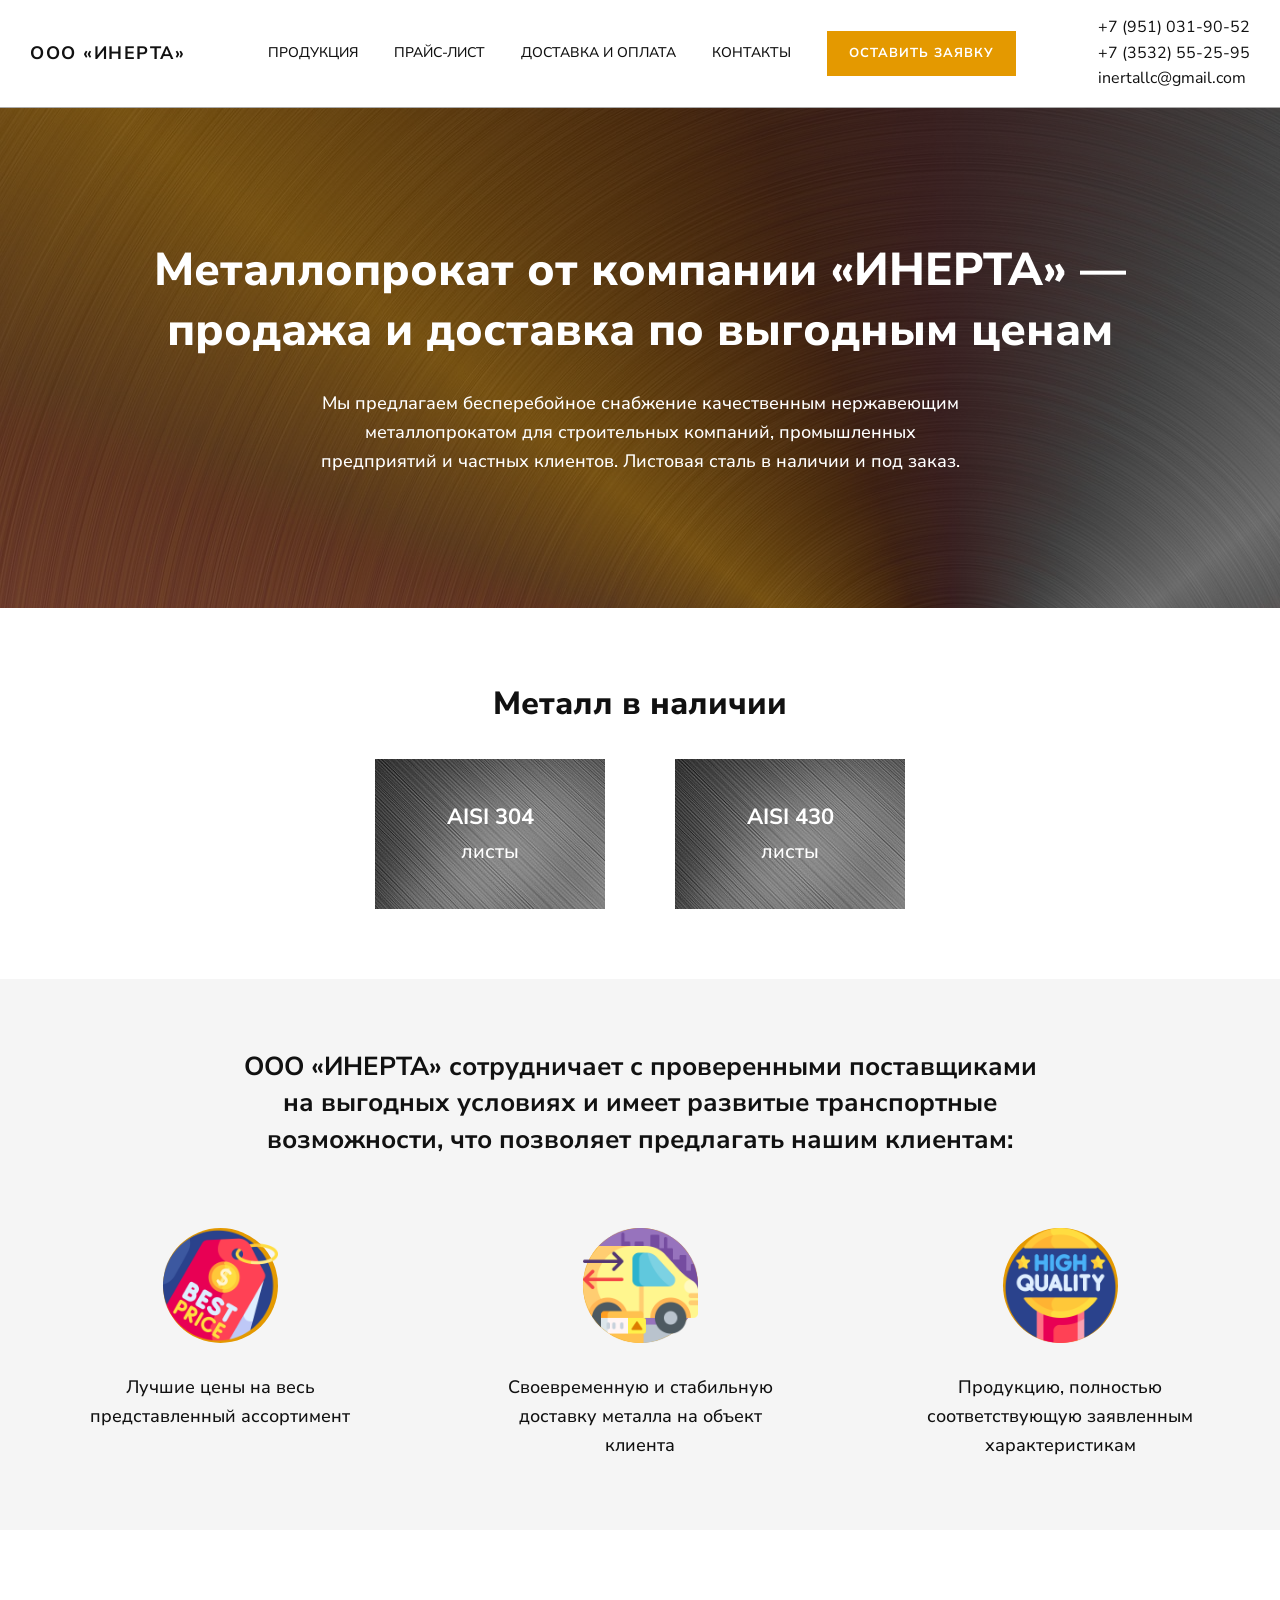
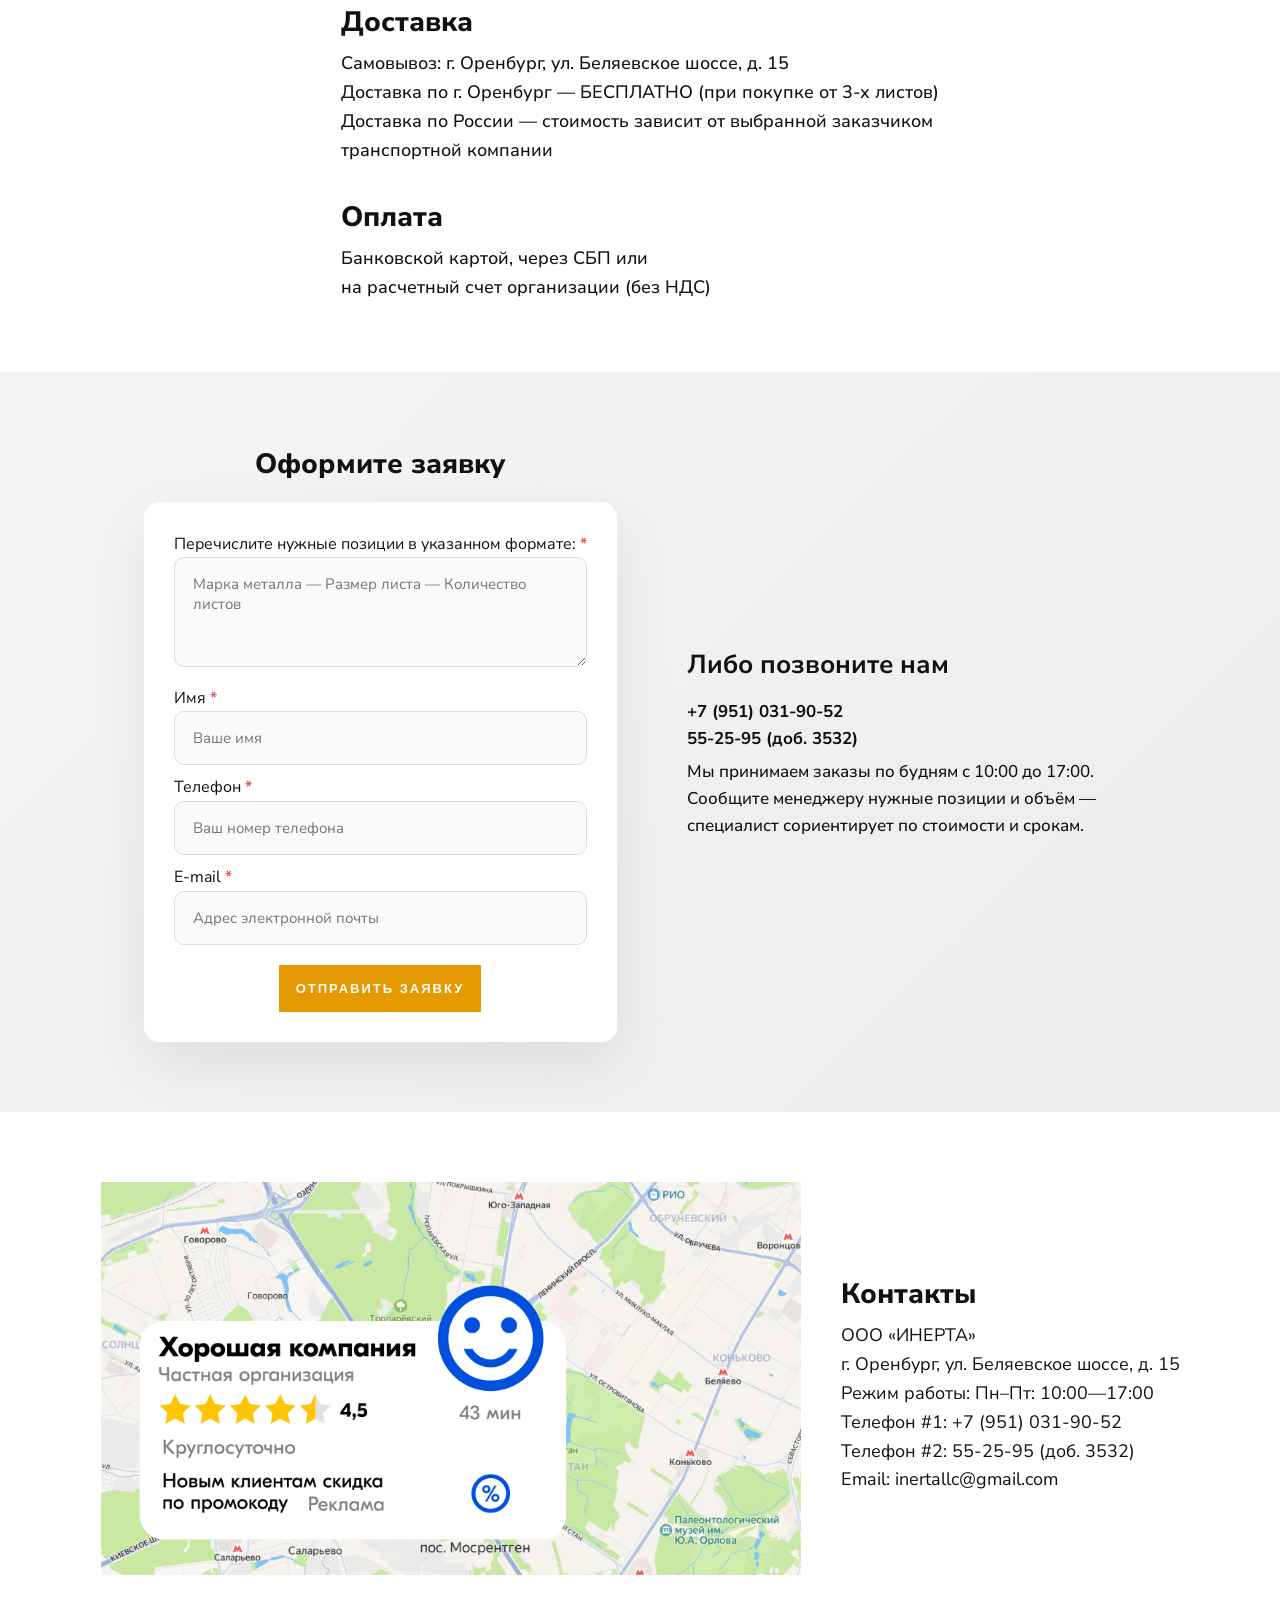
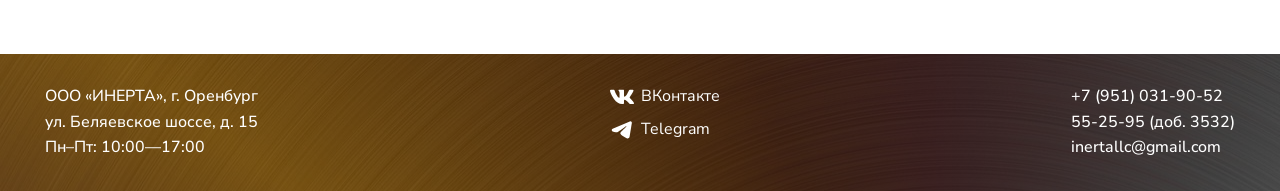
==== commit b46b9a0e: "fix bags  errors of code" ====
--- a/index.html
+++ b/index.html
@@ -65,7 +65,7 @@
   <div class="mobile-menu">
     <a href="#products">Продукция</a>
     <a href="#delivery">Оплата и доставка</a>
-    <a href="prices.html">Цены</a>
+    <a href="price.html">Цены</a>
     <a href="#contacts">Контакты</a>
     <a href="#form">Оставить заявку</a>
   </div>
@@ -111,21 +111,21 @@
           <div class="about-icon">
             <img src="./images/icon_price.png">
           </div>
-          <h3>Лучшие цены на весь представленный ассортимент</p>
+          <h3>Лучшие цены на весь представленный ассортимент</h3>
         </div>
 
         <div class="about-item">
           <div class="about-icon">
             <img src="./images/icon_delivery.png">
           </div>
-          <h3>Своевременную и стабильную доставку металла на объект клиента</p>
+          <h3>Своевременную и стабильную доставку металла на объект клиента</h3>
         </div>
 
         <div class="about-item">
           <div class="about-icon">
             <img src="./images/icon_quality.png">
           </div>
-          <h3>Продукцию, полностью соответствующую заявленным характеристикам</p>
+          <h3>Продукцию, полностью соответствующую заявленным характеристикам</h3>
         </div>
 
       </div>
--- a/style.css
+++ b/style.css
@@ -218,7 +218,6 @@
 }
 
 .product-item {
-    background-color: #919191;
     background-image: linear-gradient(rgba(0, 0, 0, 0.4), rgba(0, 0, 0, 0.4)), url('./images/metall.jpg');
     background-repeat: no-repeat;
     background-color: #111;
@@ -261,7 +260,7 @@
 .about-item {
     flex: 1;
     max-width: 280px;
-    margin: 0, auto;
+    margin: 0 auto;
     transition: 0.4s;
 }
 
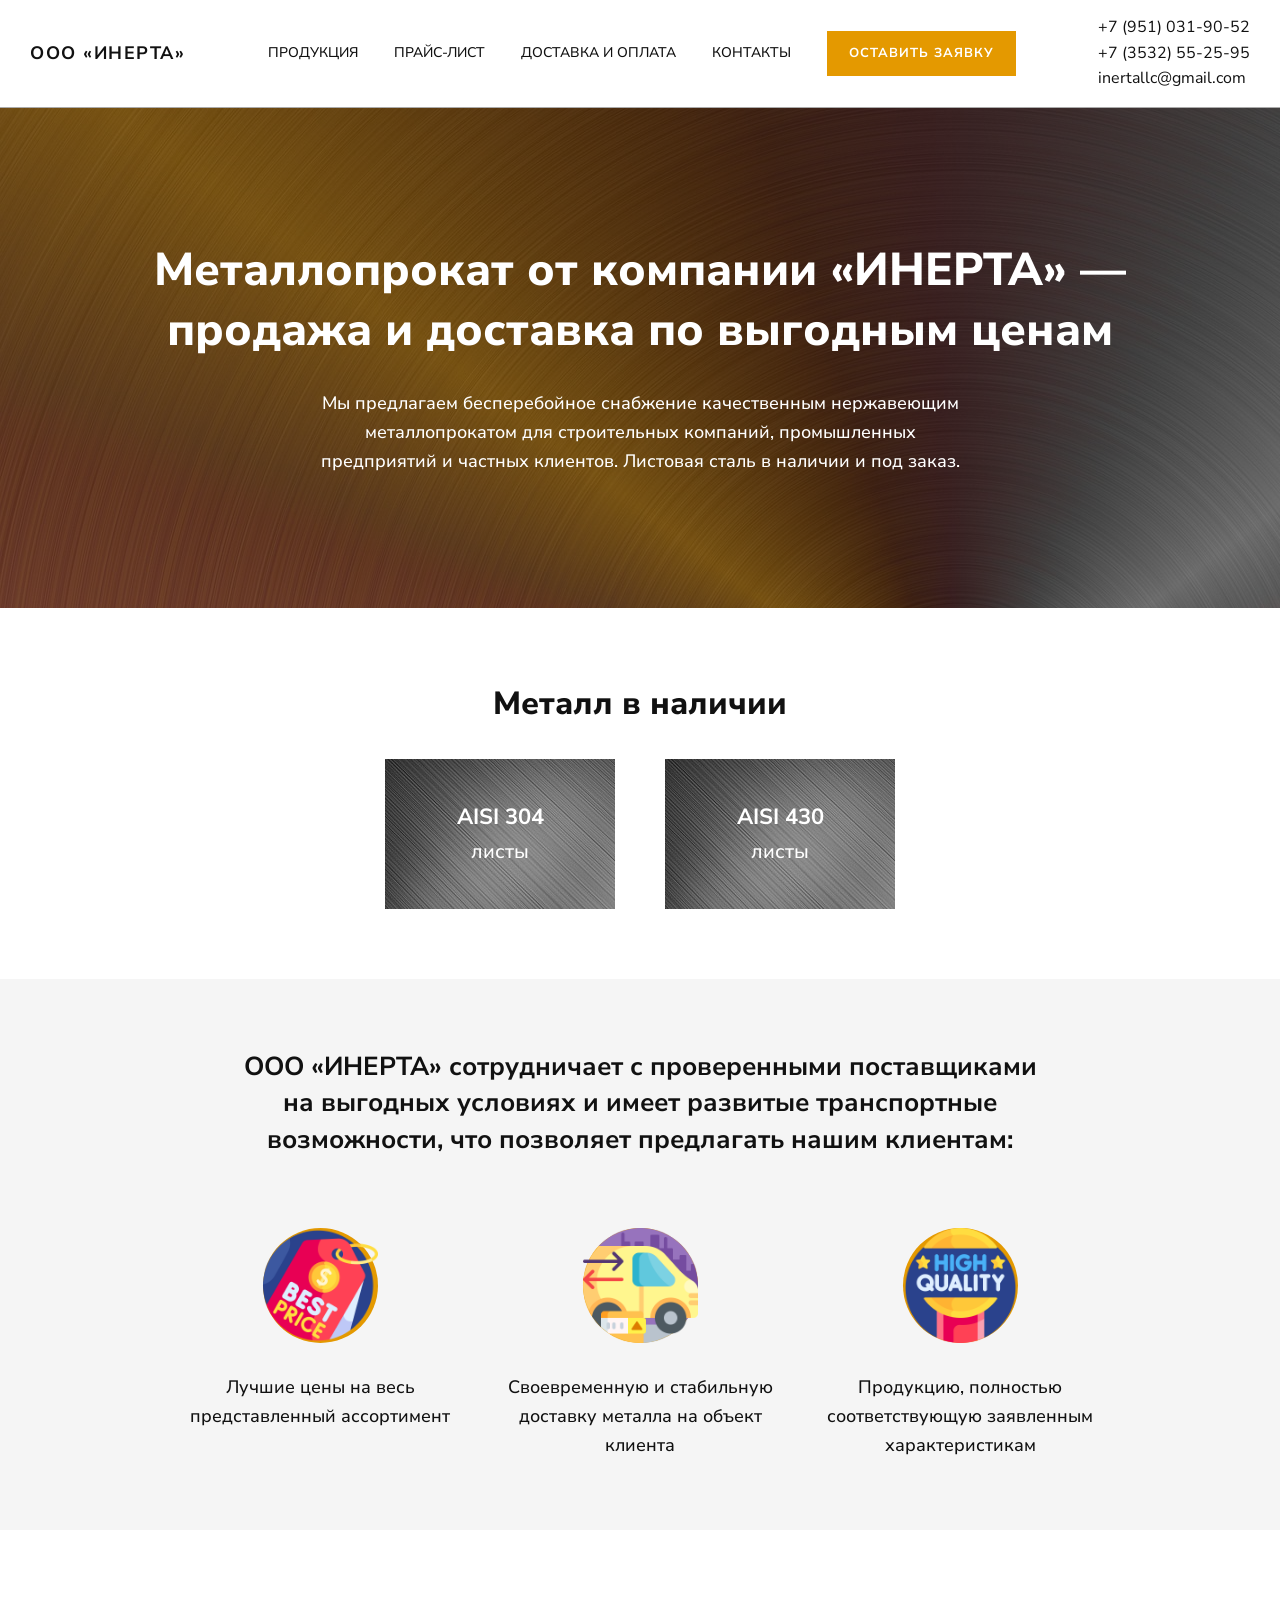
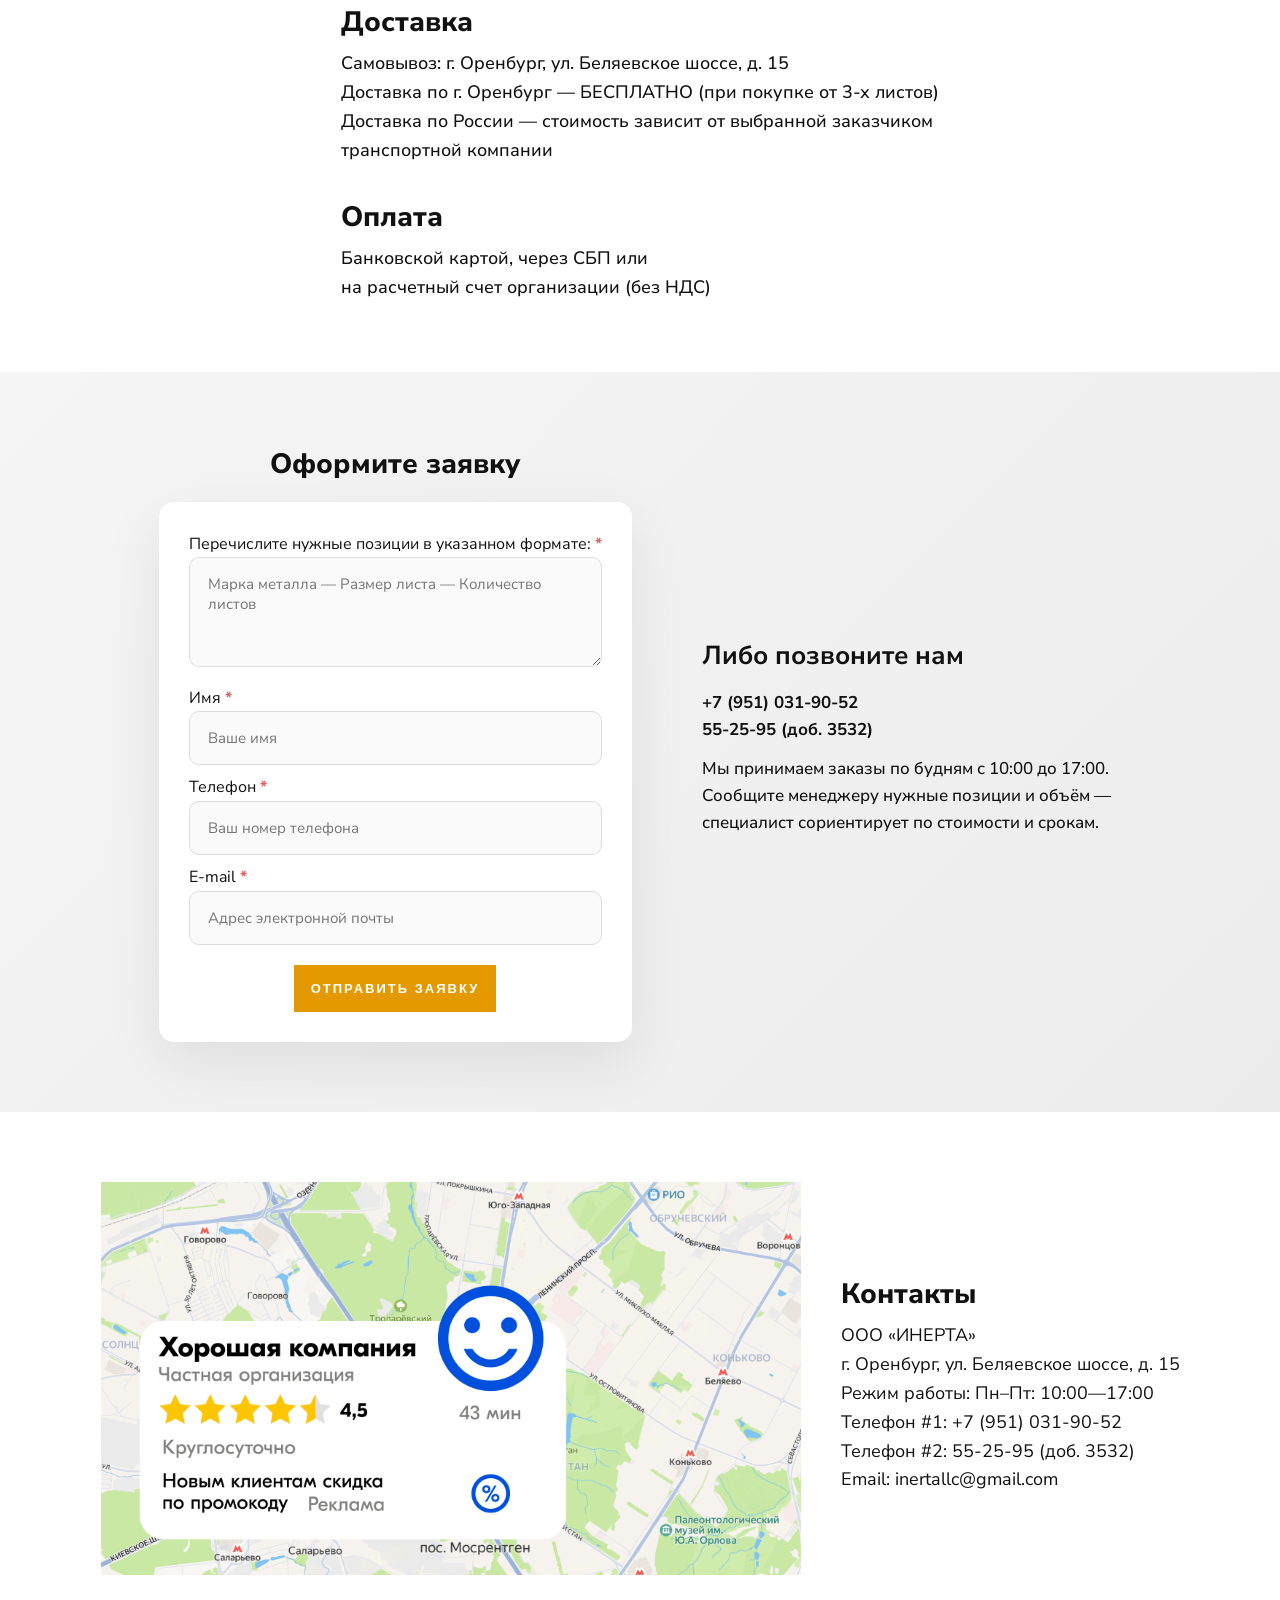
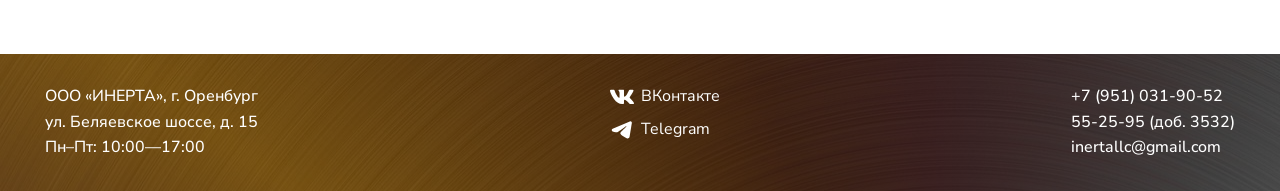
==== commit 990ca77f: "fix adaptive" ====
--- a/index.html
+++ b/index.html
@@ -260,6 +260,13 @@
       document.body.classList.toggle("menu-open");
     });
 
+    document.querySelectorAll(".mobile-menu a").forEach(link => {
+      link.addEventListener("click", () => {
+        mobileMenu.classList.remove("active");
+        document.body.classList.remove("menu-open");
+      });
+    });
+
     const faders = document.querySelectorAll(".fade-in");
 
     const appearOptions = {
--- a/style.css
+++ b/style.css
@@ -56,6 +56,18 @@
 nav {
     display: flex;
     align-items: center;
+}
+
+@media (max-width: 768px) {
+    nav {
+        display: none;
+    }
+}
+
+@media (max-width: 1024px) {
+    .contact-info {
+        display: none;
+    }
 }
 
 nav a {
@@ -107,6 +119,12 @@
     display: none;
     flex-direction: column;
     cursor: pointer;
+}
+
+@media (max-width: 768px) {
+    .burger {
+        display: flex !important;
+    }
 }
 
 .burger span {
@@ -165,12 +183,24 @@
     width: 100%;
     height: 500px;
     background-image: linear-gradient(rgba(0, 0, 0, 0.5), rgba(0, 0, 0, 0.5)), url('./images/base_background.jpg');
-    /*background-size: cover;
-    background-position: center;*/
     background-repeat: no-repeat;
     background-color: #111;
     display: block;
     align-content: center;
+}
+
+@media (max-width: 768px) {
+    .hero {
+        height: auto;
+        padding: 90px 20px;
+    }
+}
+
+@media (min-width: 769px) and (max-width: 1024px) {
+    .hero {
+        height: auto;
+        padding: 110px 30px;
+    }
 }
 
 .hero h1 {
@@ -181,6 +211,18 @@
     font-weight: 800;
 }
 
+@media (max-width: 768px) {
+    .hero h1 {
+        font-size: 28px;
+    }
+}
+
+@media (min-width: 769px) and (max-width: 1024px) {
+    .hero h1 {
+        font-size: 38px;
+    }
+}
+
 .hero h3 {
     max-width: 650px;
     margin: auto;
@@ -203,8 +245,22 @@
 .product-grid {
     display: flex;
     justify-content: center;
-    gap: 70px;
+    gap: 50px;
     margin-top: 30px;
+}
+
+@media (max-width: 768px) {
+    .product-grid {
+        flex-direction: column;
+        align-items: center;
+        gap: 30px;
+    }
+}
+
+@media (min-width: 769px) and (max-width: 1024px) {
+    .product-grid {
+        gap: 40px;
+    }
 }
 
 .product-grid h3 {
@@ -251,17 +307,43 @@
     margin: 0 auto 70px;
 }
 
+@media (max-width: 768px) {
+    .about-title {
+        font-size: 21px;
+        font-weight: 700;
+    }
+}
+
 .about-grid {
     display: flex;
     justify-content: center;
-    gap: 70px;
+    gap: 40px;
+}
+
+@media (max-width: 768px) {
+    .about-grid {
+        flex-direction: column;
+        align-items: center;
+    }
+}
+
+@media (min-width: 769px) and (max-width: 1024px) {
+    .about-grid {
+        gap: 30px;
+    }
 }
 
 .about-item {
-    flex: 1;
-    max-width: 280px;
-    margin: 0 auto;
+    flex: 0 0 280px;
     transition: 0.4s;
+}
+
+@media (max-width: 768px) {
+    .about-item {
+        flex: none;
+        width: 100%;
+        max-width: 320px;
+    }
 }
 
 .about-icon {
@@ -276,6 +358,12 @@
     transition: 0.4s;
 }
 
+@media (max-width: 768px) {
+    .about-icon {
+        margin: 0 auto 18px;
+    }
+}
+
 .about-item:hover .about-icon {
     background: #e49800db;
     box-shadow: 0 10px 30px rgba(0, 0, 0, 0.2);
@@ -316,15 +404,28 @@
 
 .form-section {
     background: linear-gradient(135deg, #f5f5f5 0%, #ececec 100%);
+}
+
+.form-wrapper {
     display: flex;
     justify-content: center;
-}
-
-.form-wrapper {
-    display: flex;
-    justify-content: center;
+    align-items: stretch;
+    gap: 70px;
     margin: 0 auto;
-    gap: 70px;
+    width: fit-content;
+}
+
+@media (max-width: 768px) {
+    .form-wrapper {
+        flex-direction: column;
+        gap: 70px;
+    }
+}
+
+@media (min-width: 769px) and (max-width: 1024px) {
+    .form-wrapper {
+        gap: 40px;
+    }
 }
 
 form {
@@ -334,6 +435,12 @@
     box-shadow: 0 20px 60px rgba(0, 0, 0, 0.08);
     transition: 0.4s ease;
     max-width: 500px;
+}
+
+@media (max-width: 768px) {
+    form {
+        max-width: 100%;
+    }
 }
 
 form:hover {
@@ -366,6 +473,18 @@
     box-shadow: 0 0 0 3px rgba(228, 153, 0, 0.15);
 }
 
+.form-left {
+    max-width: 520px;
+    flex: 1;
+}
+
+@media (max-width: 768px) {
+    .form-left {
+        flex: none;
+        width: 100%;
+    }
+}
+
 .form-left h2 {
     margin: 0 auto 15px;
     font-size: 28px;
@@ -374,23 +493,37 @@
 }
 
 .form-right {
-    max-width: 450px;
-    align-content: center;
+    max-width: 420px;
+    flex: 1;
+    display: flex;
+    flex-direction: column;
+    justify-content: center;
+    align-items: flex-start;
+    text-align: left;
+}
+
+@media (max-width: 768px) {
+    .form-right {
+        max-width: 100%;
+        flex: none;
+        width: 100%;
+    }
 }
 
 .form-right h2 {
-    margin: 0 auto 12px;
+    margin: 0 0 12px 0;
     font-size: 26px;
     font-weight: 700;
 }
 
 .form-right h3 {
-    margin: 0 auto 6px;
+    margin: 0 0 12px 0;
     font-size: 17px;
     font-weight: 700;
 }
 
 .form-right p {
+    margin: 0 0 12px 0;
     font-size: 17px;
     font-weight: 500;
 }
@@ -404,21 +537,6 @@
     letter-spacing: 2px;
 }
 
-@media (max-width: 1000px) {
-    .form-wrapper {
-        flex-direction: column;
-        gap: 30px;
-    }
-
-    form {
-        max-width: 100%;
-    }
-
-    .form-right {
-        max-width: 100%;
-    }
-}
-
 /* ===== CONTACTS ===== */
 
 .contacts {
@@ -428,9 +546,30 @@
     gap: 40px;
 }
 
+@media (max-width: 768px) {
+    .contacts {
+        flex-direction: column;
+        align-items: center;
+        gap: 30px;
+    }
+}
+
 .contacts img {
     width: 700px;
     height: auto;
+}
+
+@media (max-width: 768px) {
+    .contacts img {
+        max-width: 100%;
+        height: auto;
+    }
+}
+
+@media (min-width: 769px) and (max-width: 1024px) {
+    .contacts img {
+        width: 500px;
+    }
 }
 
 .contacts h2 {
@@ -464,6 +603,15 @@
     display: flex;
     justify-content: space-between;
     flex-wrap: wrap;
+}
+
+@media (max-width: 768px) {
+    .footer-container {
+        flex-direction: column;
+        align-items: center;
+        gap: 30px;
+        text-align: center;
+    }
 }
 
 .footer-container p {
@@ -518,6 +666,13 @@
     font-size: 15px;
 }
 
+@media (max-width: 600px) {
+
+    .price-table {
+        font-size: 14px;
+    }
+}
+
 .price-table thead {
     background: #f5f5f5;
 }
@@ -564,15 +719,10 @@
 
 @media (max-width: 600px) {
 
-    .price-table {
-        font-size: 14px;
-    }
-
     .price-table th,
     .price-table td {
         padding: 12px;
     }
-
 }
 
 /* ===== BACK BUTTON ===== */
@@ -607,55 +757,6 @@
 .fade-in.visible {
     opacity: 1;
     transform: translateY(0);
-}
-
-/* ===== MOBILE ===== */
-
-@media (max-width: 1000px) {
-
-    nav {
-        display: none;
-    }
-
-    .contact-info {
-        display: none;
-    }
-
-    .burger {
-        display: flex;
-    }
-
-    .product-grid {
-        flex-direction: column;
-        align-items: center;
-    }
-
-    .hero h1 {
-        font-size: 28px;
-    }
-
-    .about-grid {
-        flex-direction: column;
-        align-items: center;
-        gap: 60px;
-    }
-
-    .contacts {
-        flex-direction: column;
-        align-items: center;
-    }
-
-    .contacts img {
-        max-width: 350px;
-        height: auto;
-    }
-
-    .footer-container {
-        flex-direction: column;
-        align-items: center;
-        gap: 30px;
-        text-align: center;
-    }
 }
 
 /* ===== PREMIUM BUTTON MICRO-ANIMATION ===== */
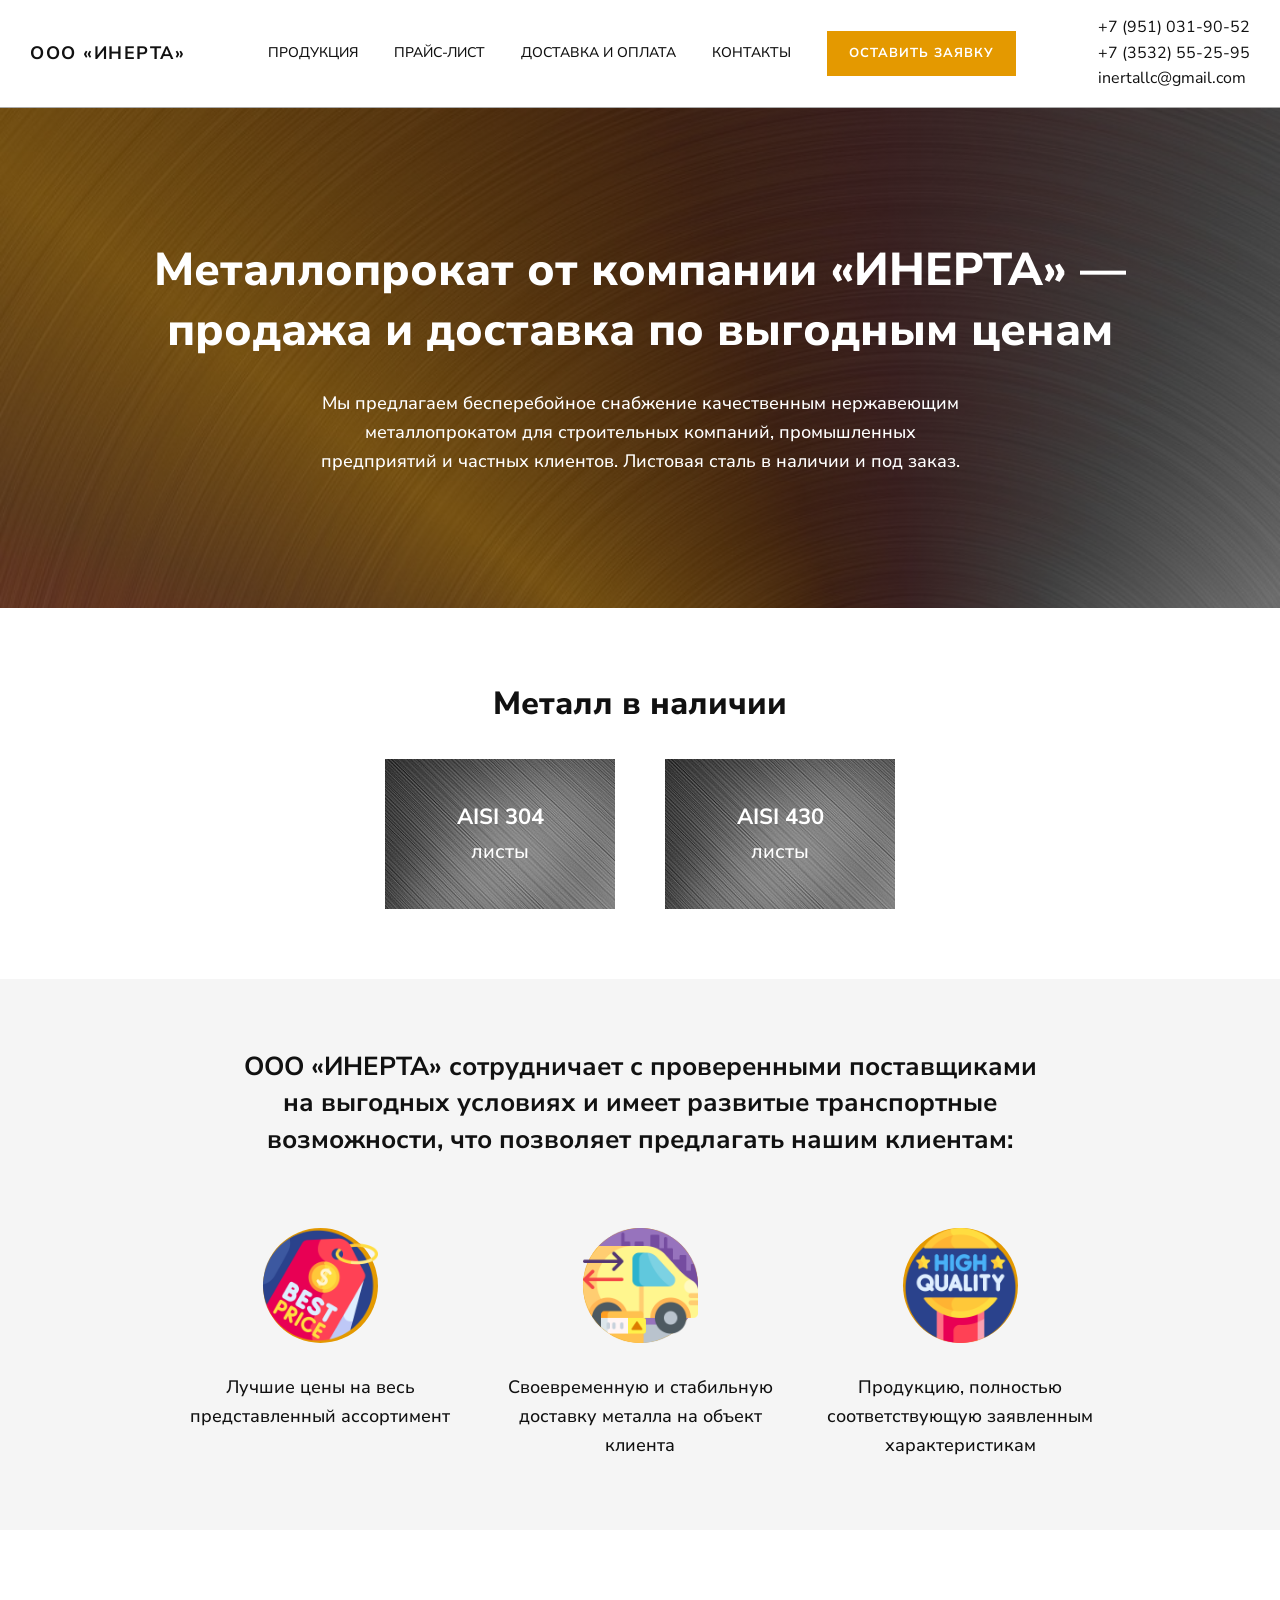
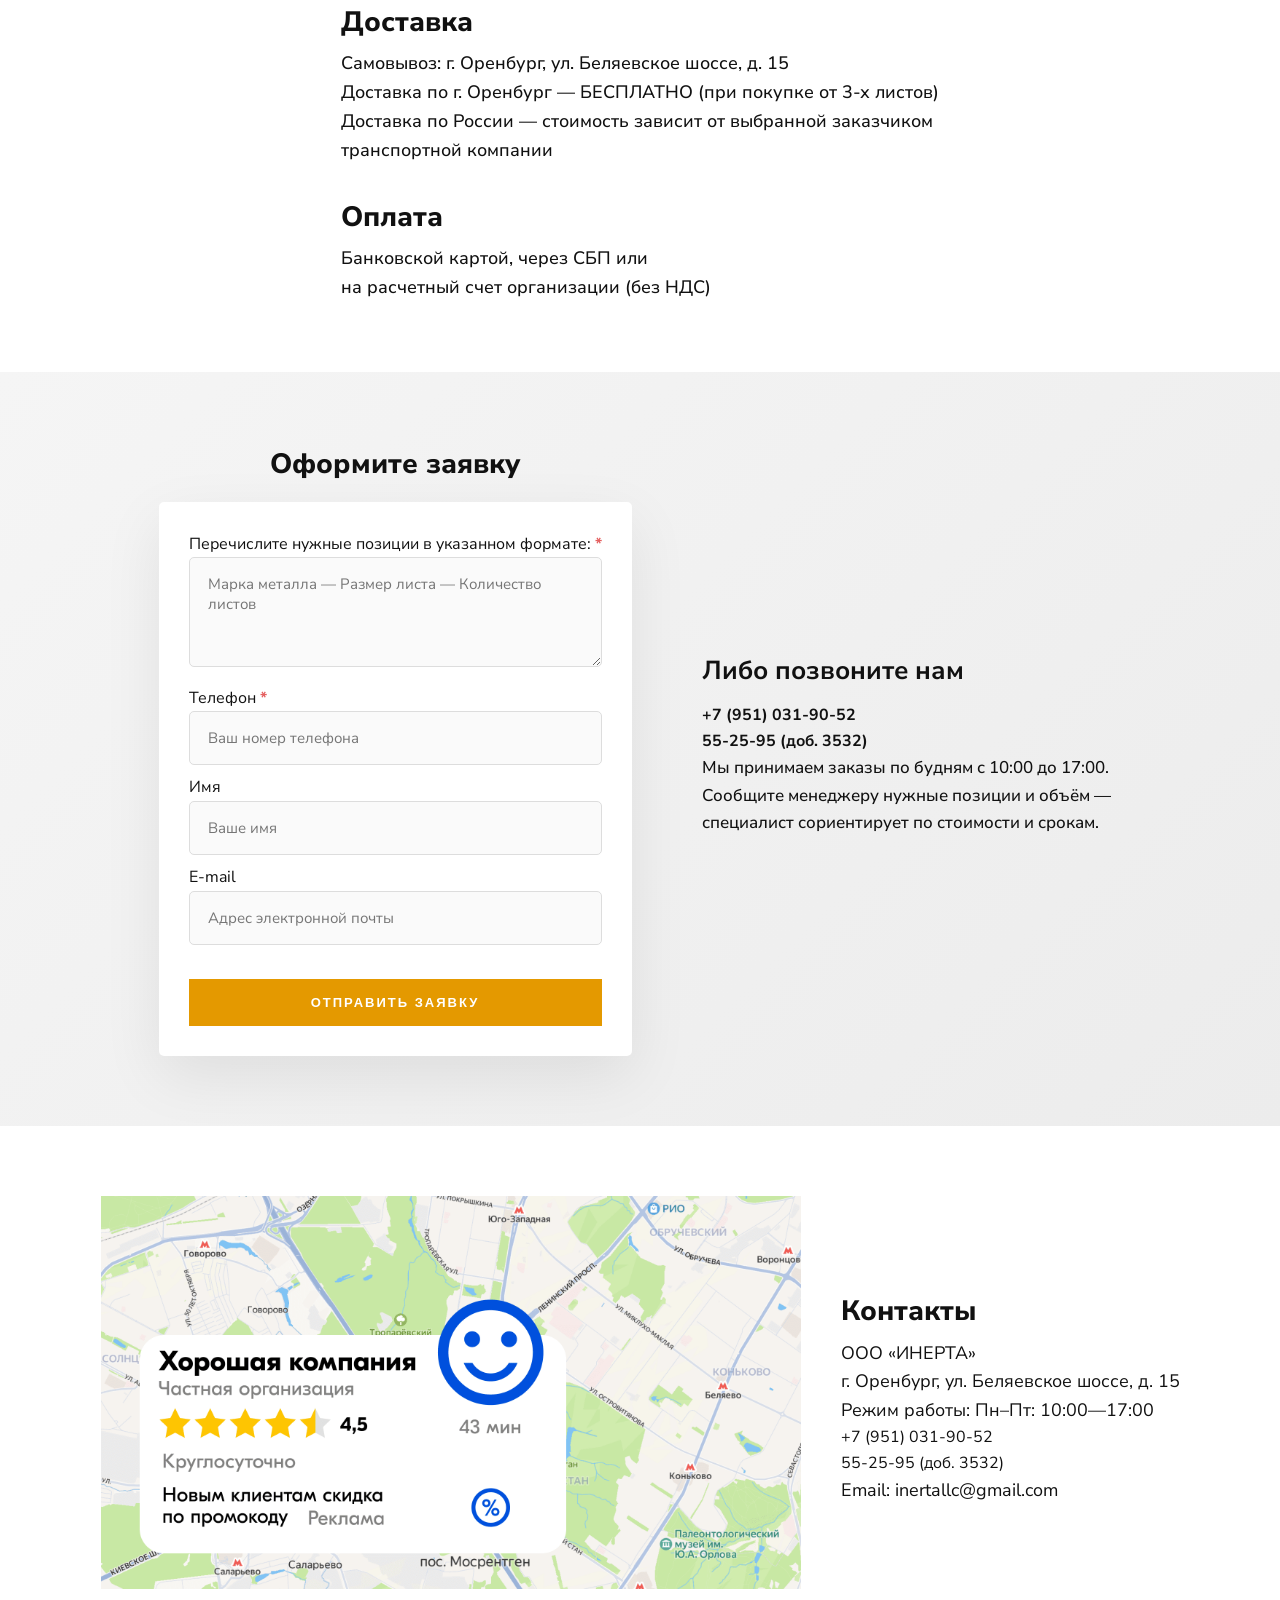
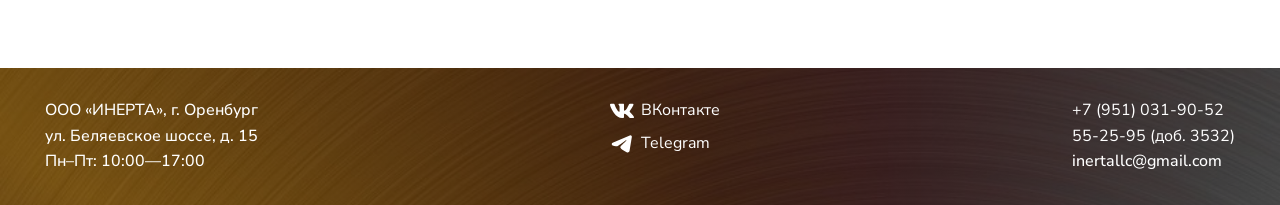
==== commit 74786910: "fix seo, sripts, phone formats, background-size, schema.org; add alts, h1 in price page" ====
--- a/index.html
+++ b/index.html
@@ -109,21 +109,21 @@
 
         <div class="about-item">
           <div class="about-icon">
-            <img src="./images/icon_price.png">
+            <img src="./images/icon_price.png" alt="Выгодные цены" loading="lazy">
           </div>
           <h3>Лучшие цены на весь представленный ассортимент</h3>
         </div>
 
         <div class="about-item">
           <div class="about-icon">
-            <img src="./images/icon_delivery.png">
+            <img src="./images/icon_delivery.png" alt="Быстрая доставка точно в срок" loading="lazy">
           </div>
           <h3>Своевременную и стабильную доставку металла на объект клиента</h3>
         </div>
 
         <div class="about-item">
           <div class="about-icon">
-            <img src="./images/icon_quality.png">
+            <img src="./images/icon_quality.png" alt="Высокое качество" loading="lazy">
           </div>
           <h3>Продукцию, полностью соответствующую заявленным характеристикам</h3>
         </div>
@@ -155,13 +155,13 @@
             <p>Перечислите нужные позиции в указанном формате: <span class="red">*</span></p>
             <textarea placeholder="Марка металла — Размер листа — Количество листов"></textarea>
 
-            <p>Имя <span class="red">*</span></p>
-            <input type="text" placeholder="Ваше имя">
-
             <p>Телефон <span class="red">*</span></p>
             <input type="text" placeholder="Ваш номер телефона">
 
-            <p>E-mail <span class="red">*</span></p>
+            <p>Имя</p>
+            <input type="text" placeholder="Ваше имя">
+
+            <p>E-mail</p>
             <input type="text" placeholder="Адрес электронной почты">
 
             <button type="submit" class="btn form-button">
@@ -172,15 +172,12 @@
 
         <div class="form-right">
           <h2>Либо позвоните нам</h2>
+          <a href="tel:+79510319052">+7 (951) 031-90-52</a>
+          <a href="tel:+73532552595">55-25-95 (доб. 3532)</a>
           <h3>
-            +7 (951) 031-90-52<br>
-            55-25-95 (доб. 3532)
-          </h3>
-
-          <p>
             Мы принимаем заказы по будням с 10:00 до 17:00. Сообщите менеджеру нужные позиции и объём — специалист
             сориентирует по стоимости и срокам.
-          </p>
+          </h3>
         </div>
 
       </div>
@@ -189,7 +186,7 @@
 
   <section id="contacts" class="contacts fade-in">
     <div class="contact-left">
-      <img src="./images/map.png" alt="Склад ООО «ИНЕРТА» в г. Оренбург" loading="lazy">
+      <img src="./images/map.png" alt="Склад самовывоза ООО «ИНЕРТА» в г. Оренбург" loading="lazy">
     </div>
 
     <div class="contact-right">
@@ -197,8 +194,8 @@
       <p>ООО «ИНЕРТА»</p>
       <p>г. Оренбург, ул. Беляевское шоссе, д. 15</p>
       <p>Режим работы: Пн–Пт: 10:00—17:00</p>
-      <p>Телефон #1: +7 (951) 031-90-52</p>
-      <p>Телефон #2: 55-25-95 (доб. 3532)</p>
+      <a href="tel:+79510319052">+7 (951) 031-90-52</a><br>
+      <a href="tel:+73532552595">55-25-95 (доб. 3532)</a>
       <p>Email: inertallc@gmail.com</p>
     </div>
   </section>
@@ -212,17 +209,17 @@
       </div>
       <div class="social_networks_lincs">
         <div class="social_network-linc-item">
-          <img src="./images/icon-vk.svg">
+          <img src="./images/icon-vk.svg" alt="Магазин во ВКонтакте (ВК | VK)" loading="lazy">
           <a href="https://vk.com/metall56ru">ВКонтакте</a>
         </div>
         <div class="social_network-linc-item">
-          <img src="./images/icon-telegram.svg">
+          <img src="./images/icon-telegram.svg" alt="Магазин в Telegram (TG | Телеграм)" loading="lazy">
           <a href="#">Telegram</a>
         </div>
       </div>
       <div>
-        <p>+7 (951) 031-90-52</p>
-        <p>55-25-95 (доб. 3532)</p>
+        <a href="tel:+79510319052">+7 (951) 031-90-52</a><br>
+        <a href="tel:+73532552595">55-25-95 (доб. 3532)</a>
         <p>inertallc@gmail.com</p>
       </div>
     </div>
@@ -231,7 +228,7 @@
   <script type="application/ld+json">
     {
      "@context": "https://schema.org",
-     "@type": "Organization",
+     "@type": "LocalBusiness",
      "name": "ООО «ИНЕРТА»",
      "url": "https://www.metall-56.ru",
      "logo": "https://www.metall-56.ru/images/logo.png",
@@ -247,44 +244,12 @@
        "addressLocality": "Оренбург",
        "streetAddress": "ул. Беляевское шоссе, д. 15",
        "addressCountry": "RU"
-     }
+     },
+     "openingHours": "Mo-Fr 10:00-17:00"
     }
     </script>
 
-  <script>
-    const burger = document.querySelector(".burger");
-    const mobileMenu = document.querySelector(".mobile-menu");
-
-    burger.addEventListener("click", () => {
-      mobileMenu.classList.toggle("active");
-      document.body.classList.toggle("menu-open");
-    });
-
-    document.querySelectorAll(".mobile-menu a").forEach(link => {
-      link.addEventListener("click", () => {
-        mobileMenu.classList.remove("active");
-        document.body.classList.remove("menu-open");
-      });
-    });
-
-    const faders = document.querySelectorAll(".fade-in");
-
-    const appearOptions = {
-      threshold: 0.3
-    };
-
-    const appearOnScroll = new IntersectionObserver(function (entries, observer) {
-      entries.forEach(entry => {
-        if (!entry.isIntersecting) return;
-        entry.target.classList.add("visible");
-        observer.unobserve(entry.target);
-      });
-    }, appearOptions);
-
-    faders.forEach(fader => {
-      appearOnScroll.observe(fader);
-    });
-  </script>
+  <script src="script.js"></script>
 
 </body>
 
--- a/style.css
+++ b/style.css
@@ -1,5 +1,3 @@
-/* ===== PREMIUM RESET ===== */
-
 * {
     margin: 0;
     padding: 0;
@@ -182,8 +180,10 @@
     text-align: center;
     width: 100%;
     height: 500px;
-    background-image: linear-gradient(rgba(0, 0, 0, 0.5), rgba(0, 0, 0, 0.5)), url('./images/base_background.jpg');
+    background-image: linear-gradient(rgba(0, 0, 0, 0.5), rgba(0, 0, 0, 0.5)), url('./images/base_background_big_crop.jpg');
     background-repeat: no-repeat;
+    background-size: cover;
+    background-position: 0% 0%;
     background-color: #111;
     display: block;
     align-content: center;
@@ -193,6 +193,7 @@
     .hero {
         height: auto;
         padding: 90px 20px;
+        background-image: linear-gradient(rgba(0, 0, 0, 0.5), rgba(0, 0, 0, 0.5)), url('./images/base_background_small_crop.jpg');
     }
 }
 
@@ -431,7 +432,7 @@
 form {
     background: #fff;
     padding: 30px;
-    border-radius: 15px;
+    border-radius: 5px;
     box-shadow: 0 20px 60px rgba(0, 0, 0, 0.08);
     transition: 0.4s ease;
     max-width: 500px;
@@ -452,7 +453,7 @@
     width: 100%;
     padding: 16px 18px;
     margin-bottom: 10px;
-    border-radius: 10px;
+    border-radius: 5px;
     border: 1px solid #ddd;
     background: #fafafa;
     transition: 0.3s ease;
@@ -519,19 +520,24 @@
 .form-right h3 {
     margin: 0 0 12px 0;
     font-size: 17px;
+    font-weight: 500;
+}
+
+.form-right a {
+    color: inherit;
+    text-decoration: none;
     font-weight: 700;
 }
 
-.form-right p {
-    margin: 0 0 12px 0;
-    font-size: 17px;
-    font-weight: 500;
+.form-right a:hover {
+    text-decoration: underline;
 }
 
 .form-button {
     display: block;
     border: none;
-    margin: 10px auto 0;
+    width: 100%;
+    margin: 24px auto 0;
     padding: 16px 17px;
     font-weight: 550;
     letter-spacing: 2px;
@@ -583,6 +589,15 @@
     font-weight: 400;
 }
 
+.contacts a {
+    color: inherit;
+    text-decoration: none;
+}
+
+.contacts a:hover {
+    text-decoration: underline;
+}
+
 .contact-right {
     align-content: center;
 }
@@ -592,11 +607,17 @@
 footer {
     color: #fff;
     padding: 30px 0;
-    background-image: linear-gradient(rgba(0, 0, 0, 0.5), rgba(0, 0, 0, 0.5)), url('./images/base_background.jpg');
-    /*background-size: cover;
-    background-position: center;*/
+    background-image: linear-gradient(rgba(0, 0, 0, 0.5), rgba(0, 0, 0, 0.5)), url('./images/base_background_big_crop.jpg');
+    background-size: cover;
+    background-position: 0% 0%;
     background-repeat: no-repeat;
     background-color: #111;
+}
+
+@media (max-width: 768px) {
+    .footer {
+        background-image: linear-gradient(rgba(0, 0, 0, 0.5), rgba(0, 0, 0, 0.5)), url('./images/base_background_small_crop.jpg');
+    }
 }
 
 .footer-container {
@@ -619,6 +640,15 @@
     font-weight: 500;
 }
 
+.footer-container a {
+    color: inherit;
+    text-decoration: none;
+}
+
+.footer-container a:hover {
+    text-decoration: underline;
+}
+
 .social_networks_lincs {
     margin: 0;
     display: flex;
@@ -650,7 +680,7 @@
 /* ===== PRICE PAGE ===== */
 
 .price-wrapper {
-    padding: 50px 20px 30px;
+    padding: 0px 20px 30px;
     overflow-x: auto;
 }
 
@@ -759,7 +789,7 @@
     transform: translateY(0);
 }
 
-/* ===== PREMIUM BUTTON MICRO-ANIMATION ===== */
+/* ===== BUTTON ANIMATION ===== */
 
 .btn,
 form button,
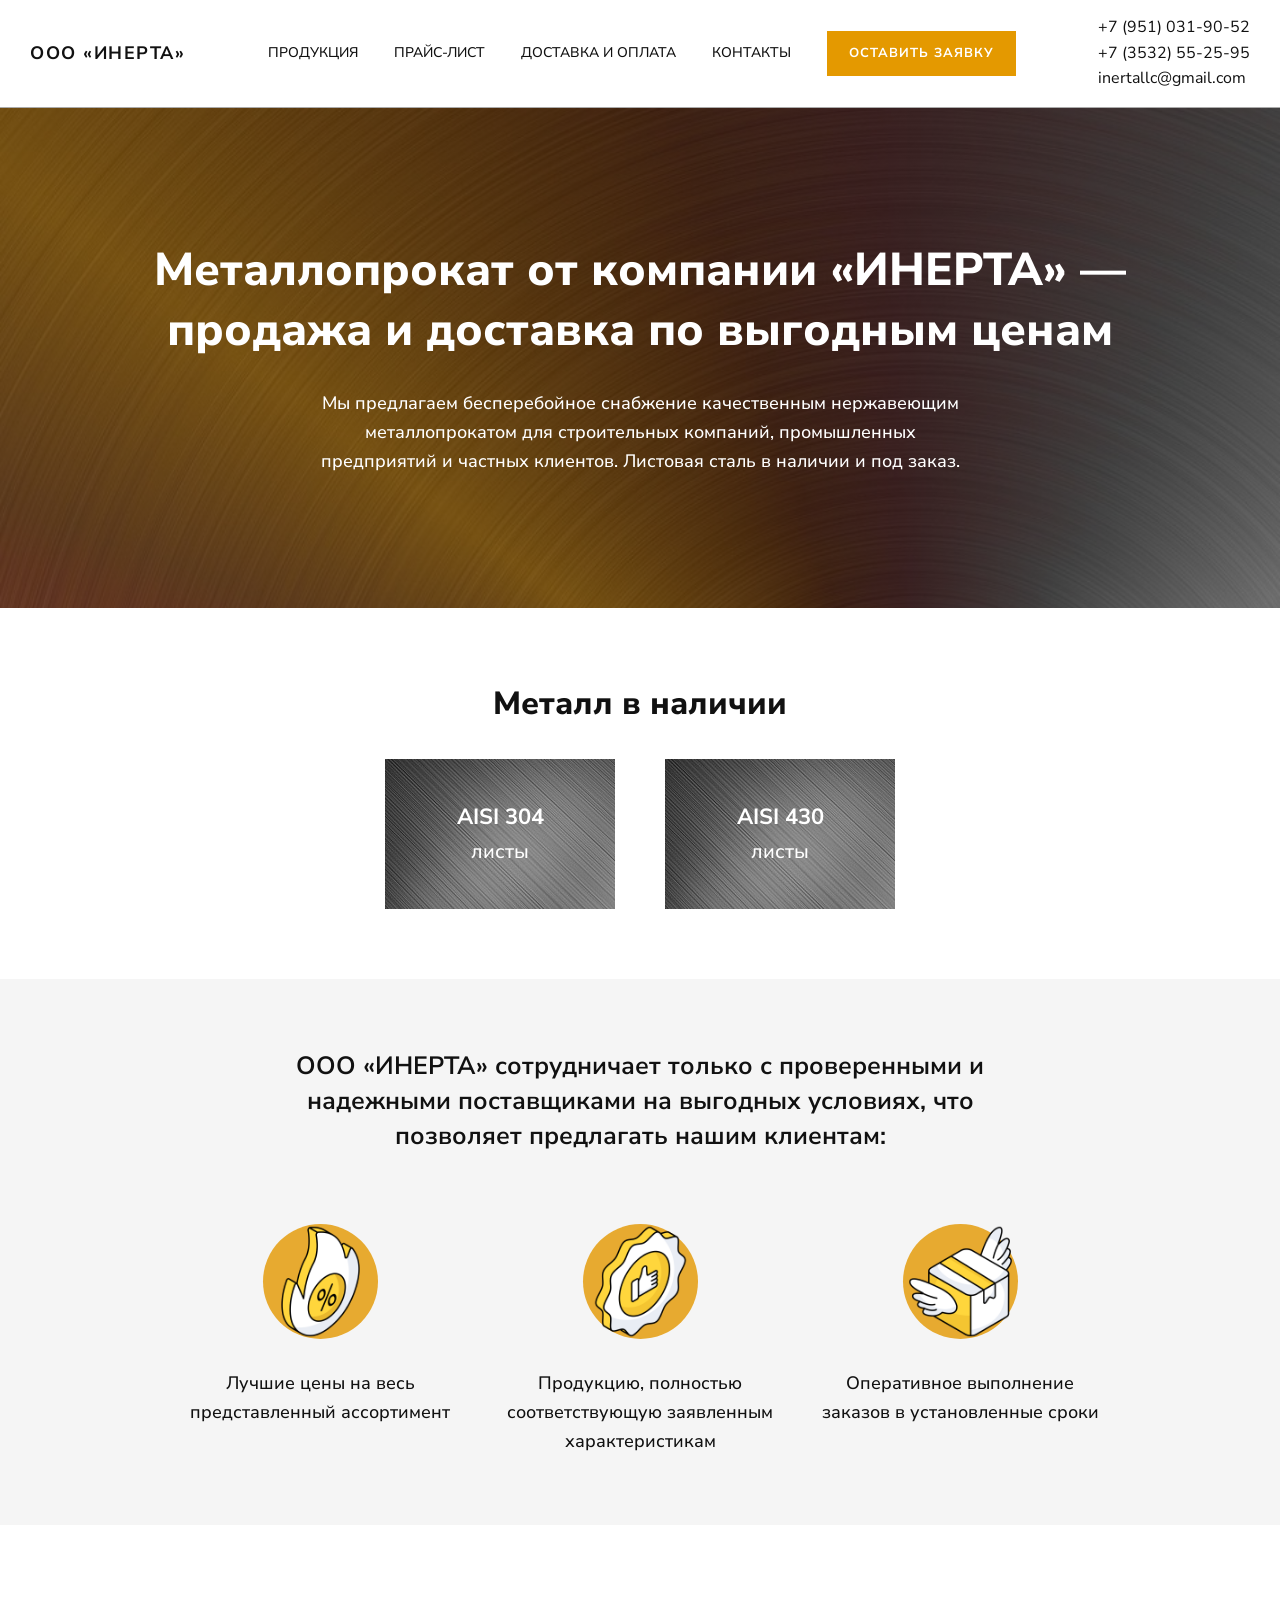
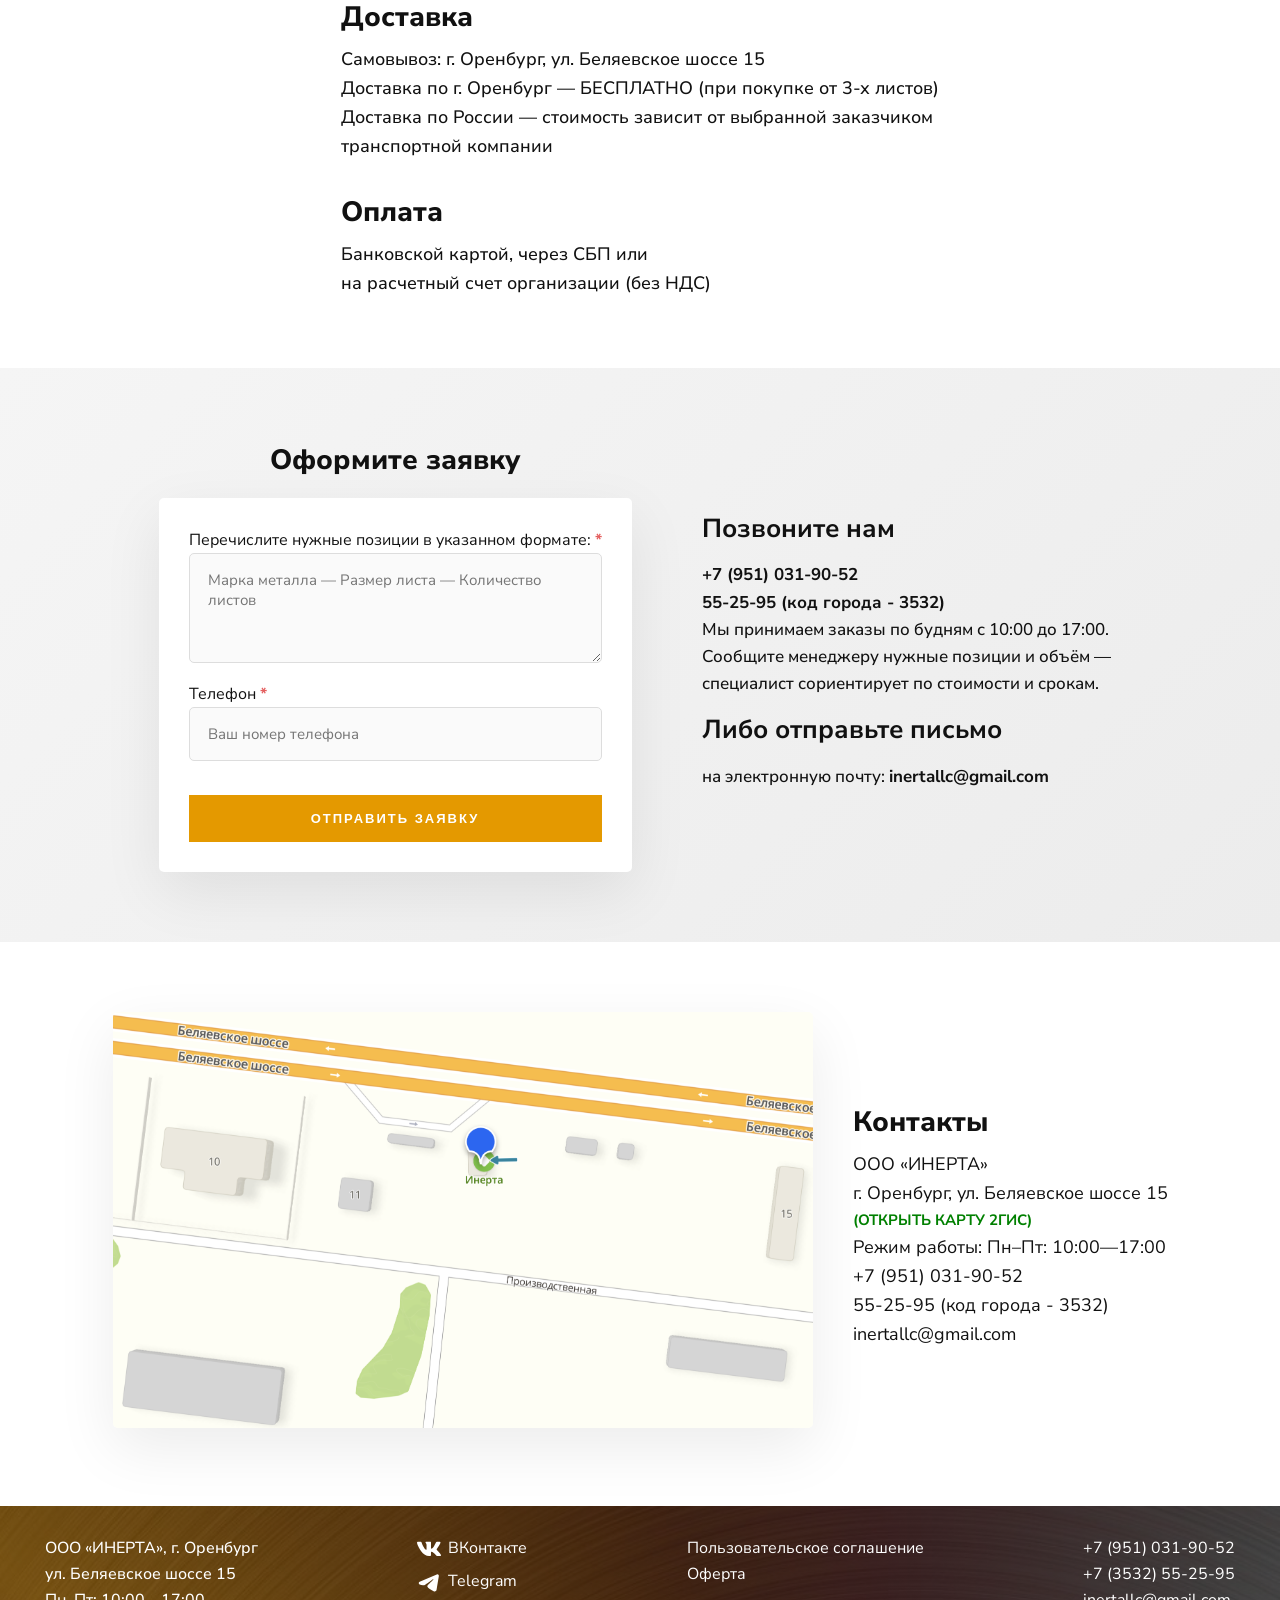
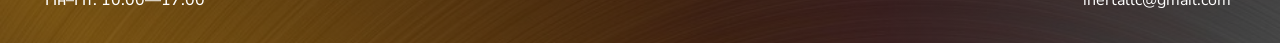
==== commit 4774e6c9: "fixes for alex mail 02.03.26" ====
--- a/index.html
+++ b/index.html
@@ -28,6 +28,7 @@
   <link rel="manifest" href="site.webmanifest">
 
   <link rel="stylesheet" href="style.css">
+
   <link rel="preconnect" href="https://fonts.googleapis.com">
   <link rel="preconnect" href="https://fonts.gstatic.com" crossorigin>
   <link
@@ -50,9 +51,9 @@
       </nav>
 
       <div class="contact-info">
-        +7 (951) 031-90-52<br>
-        +7 (3532) 55-25-95<br>
-        inertallc@gmail.com
+        <a href="tel:+79510319052">+7 (951) 031-90-52</a><br>
+        <a href="tel:+73532552595">+7 (3532) 55-25-95</a><br>
+        <a href="mailto:inertallc@gmail.com?subject=Заявка на покупку металлопроката | ИНЕРТА">inertallc@gmail.com</a>
       </div>
       <div class="burger">
         <span></span>
@@ -101,8 +102,8 @@
   <section class="about-short fade-in">
     <div class="container">
 
-      <h2 class="about-title">ООО «ИНЕРТА» сотрудничает с проверенными поставщиками на выгодных условиях и имеет
-        развитые транспортные возможности, что позволяет предлагать нашим клиентам:
+      <h2 class="about-title">ООО «ИНЕРТА» сотрудничает только с проверенными и надежными поставщиками на выгодных
+        условиях, что позволяет предлагать нашим клиентам:
       </h2>
 
       <div class="about-grid">
@@ -116,18 +117,18 @@
 
         <div class="about-item">
           <div class="about-icon">
-            <img src="./images/icon_delivery.png" alt="Быстрая доставка точно в срок" loading="lazy">
-          </div>
-          <h3>Своевременную и стабильную доставку металла на объект клиента</h3>
-        </div>
-
-        <div class="about-item">
-          <div class="about-icon">
             <img src="./images/icon_quality.png" alt="Высокое качество" loading="lazy">
           </div>
           <h3>Продукцию, полностью соответствующую заявленным характеристикам</h3>
         </div>
 
+        <div class="about-item">
+          <div class="about-icon">
+            <img src="./images/icon_order.png" alt="Быстрая обработка заказов" loading="lazy">
+          </div>
+          <h3>Оперативное выполнение заказов в установленные сроки</h3>
+        </div>
+
       </div>
     </div>
   </section>
@@ -135,7 +136,7 @@
   <section id="delivery" class="delivery fade-in">
     <div class="container">
       <h2>Доставка</h2>
-      <p>Самовывоз: г. Оренбург, ул. Беляевское шоссе, д. 15</p>
+      <p>Самовывоз: г. Оренбург, ул. Беляевское шоссе 15</p>
       <p>Доставка по г. Оренбург — БЕСПЛАТНО (при покупке от 3-х листов)</p>
       <p>Доставка по России — стоимость зависит от выбранной заказчиком<br>транспортной компании</p>
 
@@ -158,12 +159,6 @@
             <p>Телефон <span class="red">*</span></p>
             <input type="text" placeholder="Ваш номер телефона">
 
-            <p>Имя</p>
-            <input type="text" placeholder="Ваше имя">
-
-            <p>E-mail</p>
-            <input type="text" placeholder="Адрес электронной почты">
-
             <button type="submit" class="btn form-button">
               ОТПРАВИТЬ ЗАЯВКУ
             </button>
@@ -171,13 +166,17 @@
         </div>
 
         <div class="form-right">
-          <h2>Либо позвоните нам</h2>
+          <h2>Позвоните нам</h2>
           <a href="tel:+79510319052">+7 (951) 031-90-52</a>
-          <a href="tel:+73532552595">55-25-95 (доб. 3532)</a>
+          <a href="tel:+73532552595">55-25-95 (код города - 3532)</a>
           <h3>
             Мы принимаем заказы по будням с 10:00 до 17:00. Сообщите менеджеру нужные позиции и объём — специалист
             сориентирует по стоимости и срокам.
           </h3>
+          <h2>Либо отправьте письмо</h2>
+          <h3>на электронную почту: <span><a
+                href="mailto:inertallc@gmail.com?subject=Заявка на покупку металлопроката | ИНЕРТА">inertallc@gmail.com</a></span>
+          </h3>
         </div>
 
       </div>
@@ -185,18 +184,21 @@
   </section>
 
   <section id="contacts" class="contacts fade-in">
-    <div class="contact-left">
+    <div class="contacts-left">
       <img src="./images/map.png" alt="Склад самовывоза ООО «ИНЕРТА» в г. Оренбург" loading="lazy">
     </div>
 
-    <div class="contact-right">
+    <div class="contacts-right">
       <h2>Контакты</h2>
       <p>ООО «ИНЕРТА»</p>
-      <p>г. Оренбург, ул. Беляевское шоссе, д. 15</p>
+      <p>г. Оренбург, ул. Беляевское шоссе 15</p>
+      <a style="font-weight: 700; font-size: 15px; color:green;" href="https://go.2gis.com/iU36Q" target="_blank">
+        (ОТКРЫТЬ КАРТУ 2ГИС)
+      </a>
       <p>Режим работы: Пн–Пт: 10:00—17:00</p>
       <a href="tel:+79510319052">+7 (951) 031-90-52</a><br>
-      <a href="tel:+73532552595">55-25-95 (доб. 3532)</a>
-      <p>Email: inertallc@gmail.com</p>
+      <a href="tel:+73532552595">55-25-95 (код города - 3532)</a><br>
+      <a href="mailto:inertallc@gmail.com?subject=Заявка на покупку металлопроката | ИНЕРТА">inertallc@gmail.com</a>
     </div>
   </section>
 
@@ -204,7 +206,7 @@
     <div class="container footer-container">
       <div>
         <p>ООО «ИНЕРТА», г. Оренбург</p>
-        <p>ул. Беляевское шоссе, д. 15</p>
+        <p>ул. Беляевское шоссе 15</p>
         <p>Пн–Пт: 10:00—17:00</p>
       </div>
       <div class="social_networks_lincs">
@@ -214,13 +216,17 @@
         </div>
         <div class="social_network-linc-item">
           <img src="./images/icon-telegram.svg" alt="Магазин в Telegram (TG | Телеграм)" loading="lazy">
-          <a href="#">Telegram</a>
-        </div>
+          <a href="https://t.me/orenmetall">Telegram</a>
+        </div>
+      </div>
+      <div>
+        <a href="./documents/user_agreement.pdf">Пользовательское соглашение</a><br>
+        <a href="./documents/offer.pdf">Оферта</a>
       </div>
       <div>
         <a href="tel:+79510319052">+7 (951) 031-90-52</a><br>
-        <a href="tel:+73532552595">55-25-95 (доб. 3532)</a>
-        <p>inertallc@gmail.com</p>
+        <a href="tel:+73532552595">+7 (3532) 55-25-95</a><br>
+        <a href="mailto:inertallc@gmail.com?subject=Заявка на покупку металлопроката | ИНЕРТА">inertallc@gmail.com</a>
       </div>
     </div>
   </footer>
@@ -242,7 +248,7 @@
      "address": {
        "@type": "PostalAddress",
        "addressLocality": "Оренбург",
-       "streetAddress": "ул. Беляевское шоссе, д. 15",
+       "streetAddress": "ул. Беляевское шоссе 15",
        "addressCountry": "RU"
      },
      "openingHours": "Mo-Fr 10:00-17:00"
--- a/style.css
+++ b/style.css
@@ -66,6 +66,15 @@
     .contact-info {
         display: none;
     }
+}
+
+.contact-info a {
+    color: inherit;
+    text-decoration: none;
+}
+
+.contact-info a:hover {
+    text-decoration: underline;
 }
 
 nav a {
@@ -303,15 +312,15 @@
 .about-title {
     max-width: 800px;
     line-height: 1.4;
-    font-size: 26px;
-    font-weight: 700;
+    font-size: 25px;
+    font-weight: 650;
     margin: 0 auto 70px;
 }
 
 @media (max-width: 768px) {
     .about-title {
         font-size: 21px;
-        font-weight: 700;
+        font-weight: 650;
     }
 }
 
@@ -351,7 +360,7 @@
     width: 115px;
     height: 115px;
     margin: 0 auto 30px;
-    background: #E49900;
+    background: #e49800cd;
     border-radius: 50%;
     display: flex;
     align-items: center;
@@ -366,7 +375,7 @@
 }
 
 .about-item:hover .about-icon {
-    background: #e49800db;
+    background: #e49800ac;
     box-shadow: 0 10px 30px rgba(0, 0, 0, 0.2);
 }
 
@@ -526,6 +535,7 @@
 .form-right a {
     color: inherit;
     text-decoration: none;
+    font-size: 17px;
     font-weight: 700;
 }
 
@@ -563,6 +573,13 @@
 .contacts img {
     width: 700px;
     height: auto;
+    border-radius: 5px;
+    box-shadow: 0 20px 60px rgba(0, 0, 0, 0.08);
+    transition: 0.4s ease;
+}
+
+.contacts img:hover {
+    box-shadow: 0 25px 80px rgba(0, 0, 0, 0.12);
 }
 
 @media (max-width: 768px) {
@@ -590,6 +607,8 @@
 }
 
 .contacts a {
+    font-size: 18px;
+    font-weight: 400;
     color: inherit;
     text-decoration: none;
 }
@@ -598,7 +617,7 @@
     text-decoration: underline;
 }
 
-.contact-right {
+.contacts-right {
     align-content: center;
 }
 
@@ -673,18 +692,14 @@
     transition: 0.3s;
 }
 
-.social_networks_lincs a:hover {
-    color: #eddfb5;
-}
-
-/* ===== PRICE PAGE ===== */
-
-.price-wrapper {
+/* ===== TABLE ===== */
+
+.table-wrapper {
     padding: 0px 20px 30px;
     overflow-x: auto;
 }
 
-.price-table {
+.my-table {
     width: 100%;
     max-width: 800px;
     margin: 0 auto;
@@ -698,16 +713,16 @@
 
 @media (max-width: 600px) {
 
-    .price-table {
+    .my-table {
         font-size: 14px;
     }
 }
 
-.price-table thead {
+.my-table thead {
     background: #f5f5f5;
 }
 
-.price-table th {
+.my-table th {
     padding: 18px;
     font-weight: 800;
     text-transform: uppercase;
@@ -715,44 +730,63 @@
     letter-spacing: 1px;
 }
 
-.price-table td {
+.my-table td {
     padding: 16px 18px;
     font-weight: 600;
     font-size: 15px;
 }
 
-.price-table th:first-child,
-.price-table td:first-child {
+.my-table th:first-child,
+.my-table td:first-child {
     text-align: left;
     width: 60px;
     color: #0000009a;
 }
 
-.price-table th:not(:first-child),
-.price-table td:not(:first-child) {
+.my-table th:not(:first-child),
+.my-table td:not(:first-child) {
     text-align: center;
 }
 
-.price-table tr:not(:last-child) td {
+.my-table tr:not(:last-child) td {
     border-bottom: 1px solid #eee;
 }
 
-.price-table th:not(:last-child),
-.price-table td:not(:last-child) {
+.my-table th:not(:last-child),
+.my-table td:not(:last-child) {
     border-right: 1px solid #f0f0f0;
 }
 
-.price-table tbody tr:hover {
+.my-table tbody tr:hover {
     background: rgba(228, 153, 0, 0.05);
     transition: 0.3s;
 }
 
 @media (max-width: 600px) {
 
-    .price-table th,
-    .price-table td {
+    .my-table th,
+    .my-table td {
         padding: 12px;
     }
+}
+
+.steel-table {
+    max-width: 1000px;
+}
+
+/* Всё тело таблицы — слева */
+.my-table.steel-table tbody td {
+    text-align: left;
+}
+
+/* Все заголовки по центру */
+.my-table.steel-table thead th {
+    text-align: center;
+}
+
+/* Первый заголовок — слева */
+.my-table.steel-table thead th:first-child {
+    text-align: left;
 }
 
 /* ===== BACK BUTTON ===== */
